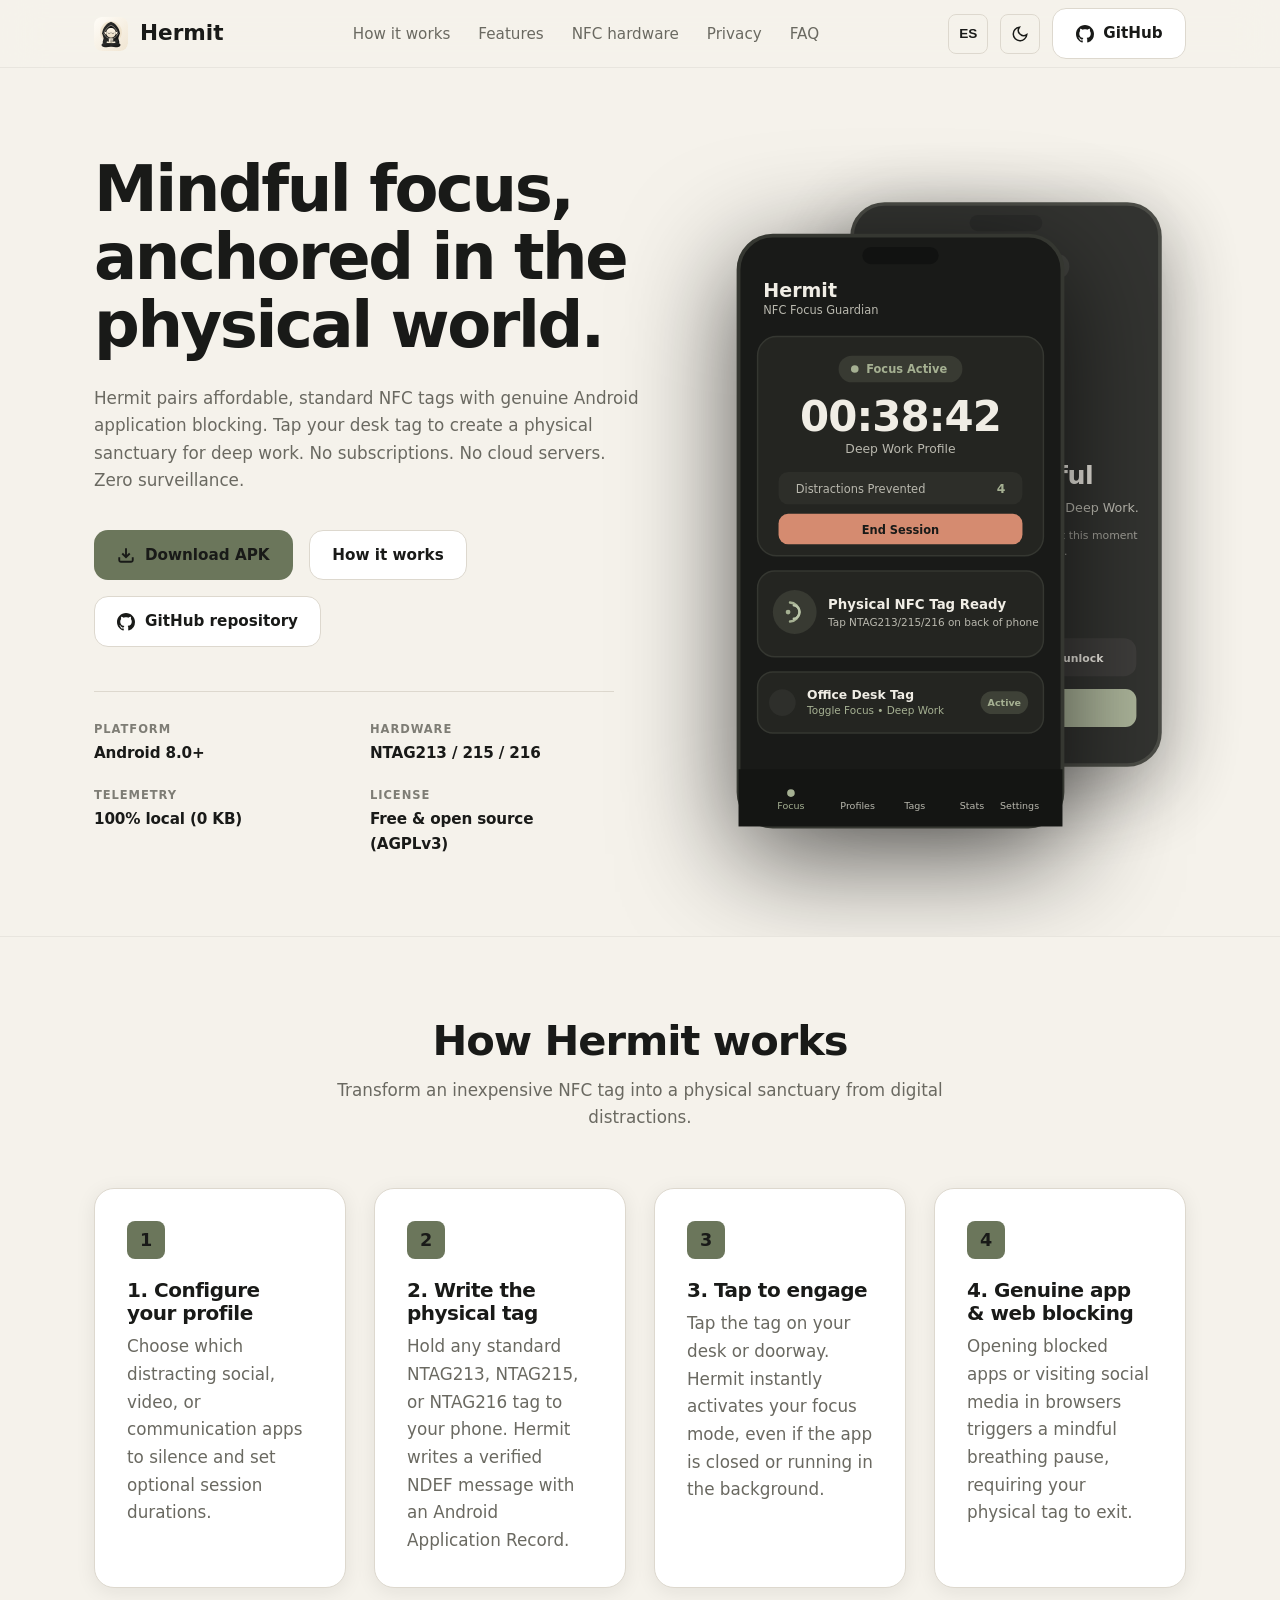
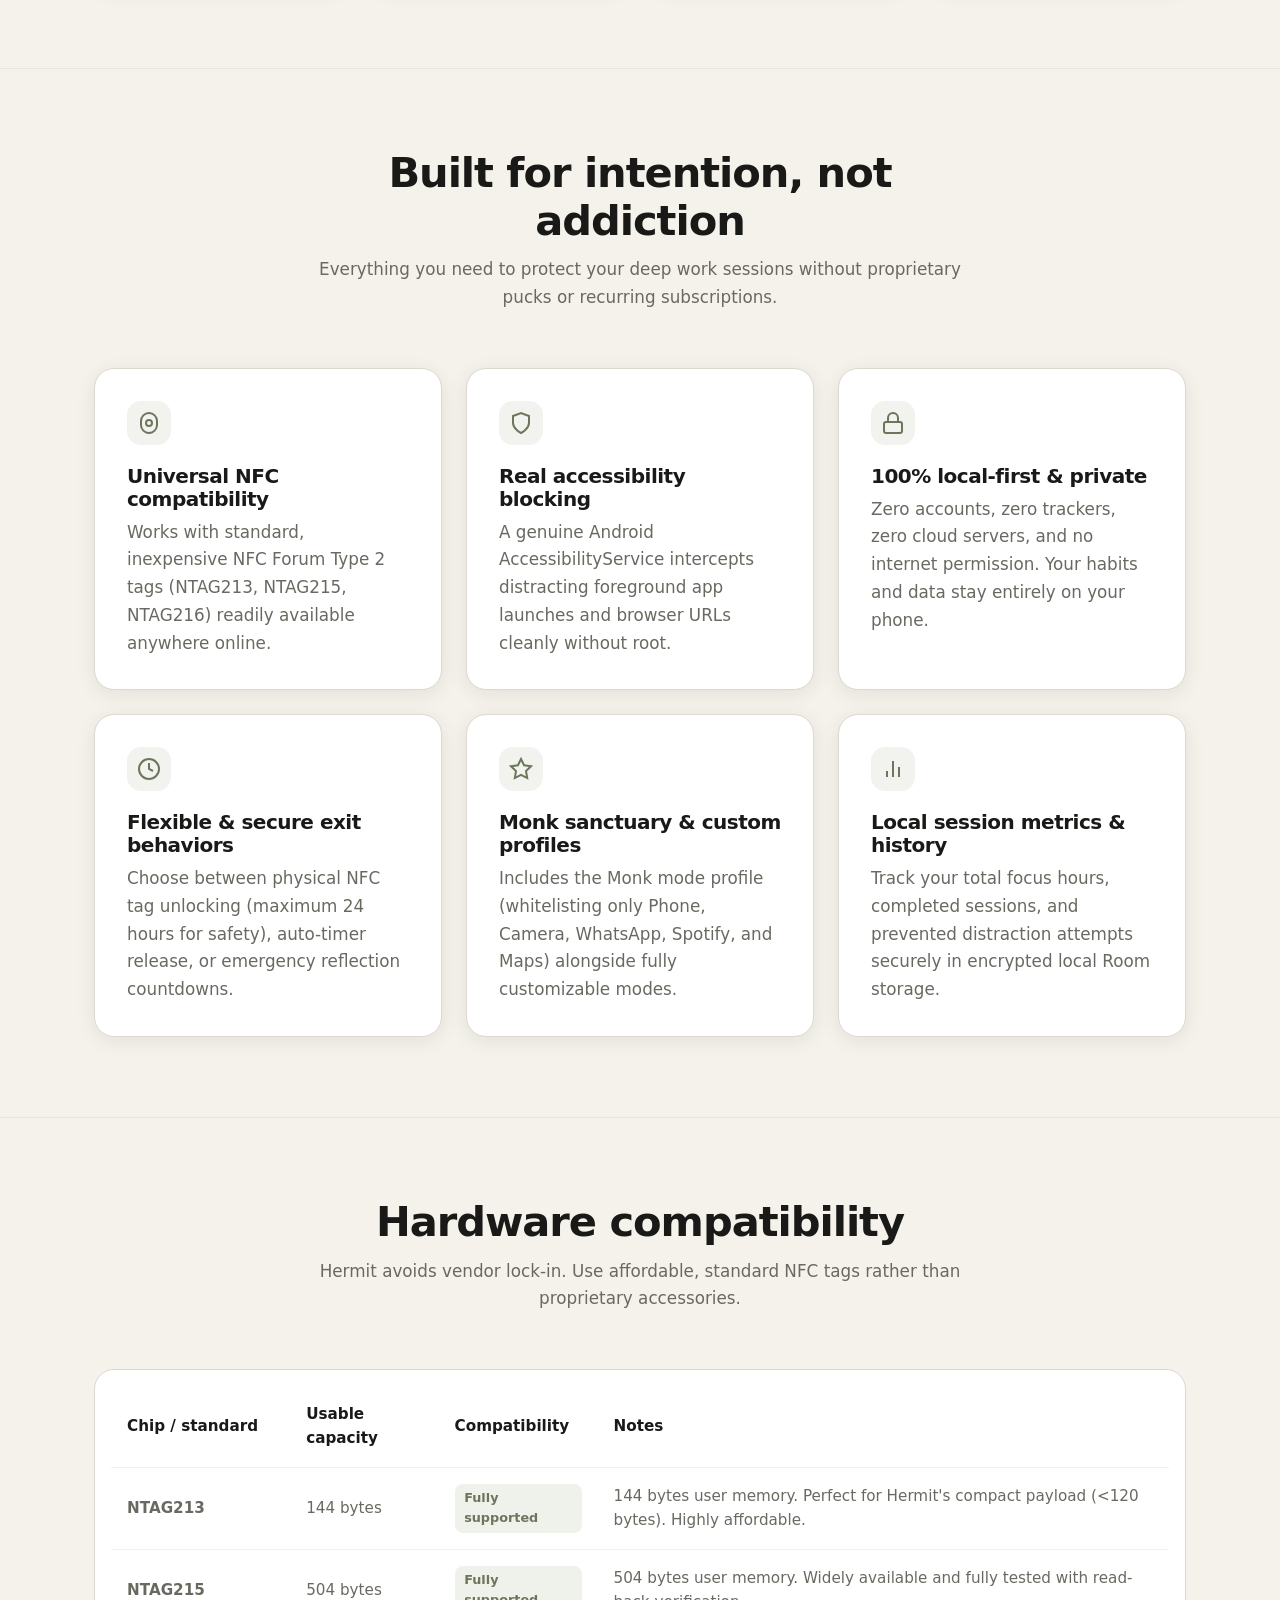
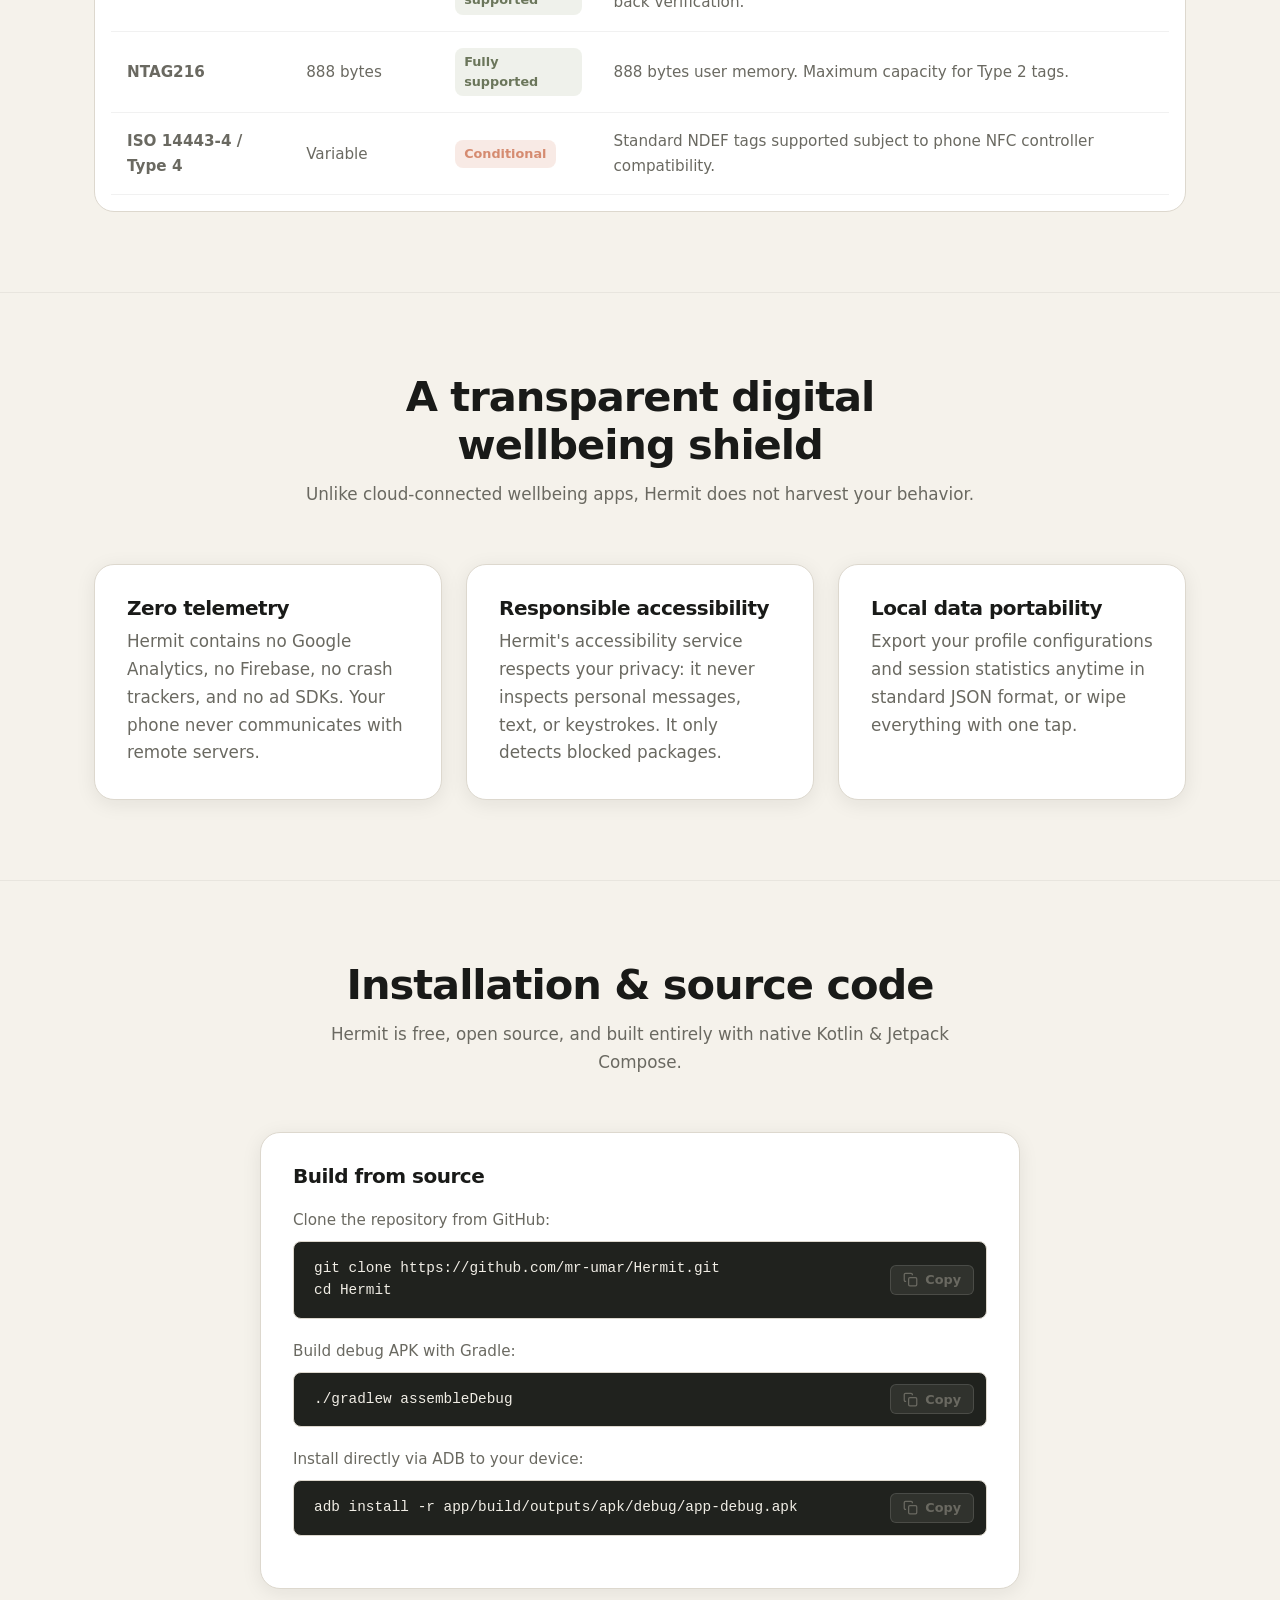
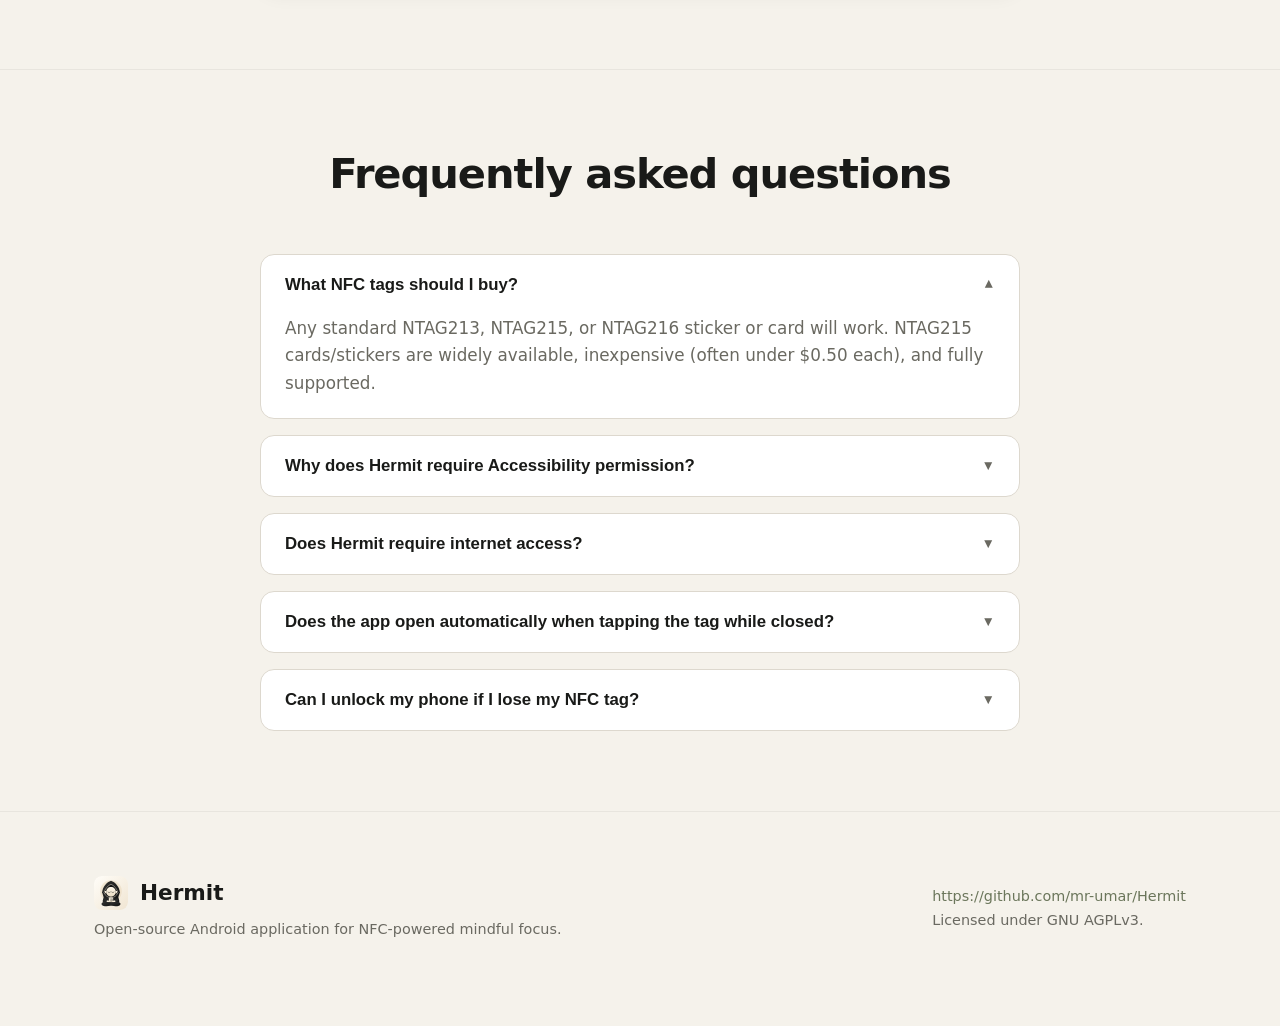
==== website/index.html @ 8bf6cd12 "feat: complete release signing, in-app updater, and product website" ====
<!DOCTYPE html>
<html lang="en">
<head>
  <meta charset="UTF-8">
  <meta name="viewport" content="width=device-width, initial-scale=1.0">
  <title>Hermit - NFC-powered mindful focus &amp; digital wellbeing</title>
  <meta name="description" content="Open-source Android application for NFC-powered focus sessions. Block distracting apps using genuine AccessibilityService, create custom profiles, and protect your attention.">
  <link rel="canonical" href="https://hermit.umarmohammad.xyz/">
  <link rel="alternate" hreflang="en" href="https://hermit.umarmohammad.xyz/">
  <link rel="alternate" hreflang="es" href="https://hermit.umarmohammad.xyz/?lang=es">
  <link rel="alternate" hreflang="x-default" href="https://hermit.umarmohammad.xyz/">

  <!-- Open Graph -->
  <meta property="og:type" content="website">
  <meta property="og:url" content="https://hermit.umarmohammad.xyz/">
  <meta property="og:title" content="Hermit - NFC-powered mindful focus &amp; digital wellbeing">
  <meta property="og:description" content="Take back your digital attention with affordable, standard NFC tags and genuine application blocking. Open source, 100% local, zero tracking.">
  <meta property="og:image" content="https://hermit.umarmohammad.xyz/assets/mockup-app.svg">

  <!-- Twitter -->
  <meta name="twitter:card" content="summary_large_image">
  <meta name="twitter:title" content="Hermit - NFC-powered mindful focus">
  <meta name="twitter:description" content="Take back your digital attention with affordable, standard NFC tags and genuine application blocking.">
  <meta name="twitter:image" content="https://hermit.umarmohammad.xyz/assets/mockup-app.svg">

  <meta name="theme-color" content="#191A18">
  <link rel="icon" type="image/svg+xml" href="assets/favicon.svg">
  <link rel="manifest" href="site.webmanifest">
  <link rel="stylesheet" href="css/styles.css">

  <!-- Structured Data (JSON-LD) for SEO / AEO -->
  <script type="application/ld+json">
  {
    "@context": "https://schema.org",
    "@type": "SoftwareApplication",
    "name": "Hermit",
    "applicationCategory": "ProductivityApplication",
    "operatingSystem": "Android 8.0+",
    "offers": {
      "@type": "Offer",
      "price": "0",
      "priceCurrency": "USD"
    },
    "description": "Open-source Android application for NFC-powered mindful focus sessions and genuine application blocking.",
    "softwareVersion": "1.0.0",
    "license": "https://www.gnu.org/licenses/agpl-3.0.html",
    "url": "https://hermit.umarmohammad.xyz/",
    "author": {
      "@type": "Person",
      "name": "Umar Mohammad"
    }
  }
  </script>
</head>
<body>

  <!-- Accessible Skip Link -->
  <a href="#main-content" class="skip-link">Skip to main content</a>

  <!-- Navigation Header -->
  <header class="site-header">
    <div class="container nav-container">
      <a href="#" class="logo-link" aria-label="Hermit homepage">
        <img src="assets/favicon.svg" alt="Hermit emblem" class="logo-icon" width="32" height="32">
        <span>Hermit</span>
      </a>

      <nav aria-label="Main navigation">
        <ul class="nav-links">
          <li><a href="#how-it-works" data-i18n="nav.how">How it works</a></li>
          <li><a href="#features" data-i18n="nav.features">Features</a></li>
          <li><a href="#hardware" data-i18n="nav.hardware">NFC hardware</a></li>
          <li><a href="#privacy" data-i18n="nav.privacy">Privacy</a></li>
          <li><a href="#faq" data-i18n="nav.faq">FAQ</a></li>
        </ul>
      </nav>

      <div class="nav-controls">
        <button id="lang-toggle" class="btn-icon-toggle" aria-label="Switch language">ES</button>
        <button id="theme-toggle" class="btn-icon-toggle" aria-label="Toggle theme">
          <svg width="18" height="18" viewBox="0 0 24 24" fill="none" stroke="currentColor" stroke-width="2"><circle cx="12" cy="12" r="5"/><path d="M12 1v2M12 21v2M4.22 4.22l1.42 1.42M18.36 18.36l1.42 1.42M1 12h2M21 12h2M4.22 19.78l1.42-1.42M18.36 5.64l1.42-1.42"/></svg>
        </button>
        <a href="https://github.com/mr-umar/Hermit" class="btn btn-secondary btn-header-github" target="_blank" rel="noopener">
          <svg width="18" height="18" viewBox="0 0 24 24" fill="currentColor"><path d="M12 0C5.37 0 0 5.37 0 12c0 5.31 3.435 9.795 8.205 11.385.6.105.825-.255.825-.57 0-.285-.015-1.23-.015-2.235-3.015.555-3.795-.735-4.035-1.41-.135-.345-.72-1.41-1.23-1.695-.42-.225-1.02-.78-.015-.795.945-.015 1.62.87 1.845 1.23 1.08 1.815 2.805 1.305 3.495.99.105-.78.42-1.305.765-1.605-2.67-.3-5.46-1.335-5.46-5.925 0-1.305.465-2.385 1.23-3.225-.12-.3-.54-1.53.12-3.18 0 0 1.005-.315 3.3 1.23.96-.27 1.98-.405 3-.405s2.04.135 3 .405c2.295-1.56 3.3-1.23 3.3-1.23.66 1.65.24 2.88.12 3.18.765.84 1.23 1.905 1.23 3.225 0 4.605-2.805 5.625-5.475 5.925.435.375.81 1.095.81 2.22 0 1.605-.015 2.895-.015 3.3 0 .315.225.69.825.57A12.02 12.02 0 0024 12c0-6.63-5.37-12-12-12z"/></svg>
          <span>GitHub</span>
        </a>
        <button id="menu-toggle" class="btn-icon-toggle btn-mobile-menu" aria-label="Abrir menú" aria-expanded="false">
          <svg class="icon-menu" width="20" height="20" viewBox="0 0 24 24" fill="none" stroke="currentColor" stroke-width="2"><line x1="3" y1="12" x2="21" y2="12"/><line x1="3" y1="6" x2="21" y2="6"/><line x1="3" y1="18" x2="21" y2="18"/></svg>
          <svg class="icon-close" width="20" height="20" viewBox="0 0 24 24" fill="none" stroke="currentColor" stroke-width="2"><line x1="18" y1="6" x2="6" y2="18"/><line x1="6" y1="6" x2="18" y2="18"/></svg>
        </button>
      </div>
    </div>
  </header>

  <main id="main-content">
    <!-- Hero Section (Editorial Architectural Composition) -->
    <section class="hero-section">
      <div class="container hero-container">
        <div class="hero-content">
          <h1 class="hero-title" data-i18n="hero.title">Mindful focus, anchored in the physical world.</h1>
          <p class="hero-lede" data-i18n="hero.subtitle">
            Hermit pairs affordable, standard NFC tags with genuine Android application blocking. Tap your desk tag to create a physical sanctuary for deep work. No subscriptions. No cloud servers. Zero surveillance.
          </p>

          <div class="hero-action-group">
            <div class="hero-buttons">
              <a href="https://github.com/mr-umar/Hermit/releases" class="btn btn-primary">
                <svg width="18" height="18" viewBox="0 0 24 24" fill="none" stroke="currentColor" stroke-width="2.5"><path d="M21 15v4a2 2 0 0 1-2 2H5a2 2 0 0 1-2-2v-4"/><polyline points="7 10 12 15 17 10"/><line x1="12" y1="15" x2="12" y2="3"/></svg>
                <span data-i18n="hero.download">Download APK</span>
              </a>
              <a href="#how-it-works" class="btn btn-secondary">
                <span data-i18n="nav.how">How it works</span>
              </a>
              <a href="https://github.com/mr-umar/Hermit" class="btn btn-secondary btn-hero-github" target="_blank" rel="noopener">
                <svg width="18" height="18" viewBox="0 0 24 24" fill="currentColor"><path d="M12 0C5.37 0 0 5.37 0 12c0 5.31 3.435 9.795 8.205 11.385.6.105.825-.255.825-.57 0-.285-.015-1.23-.015-2.235-3.015.555-3.795-.735-4.035-1.41-.135-.345-.72-1.41-1.23-1.695-.42-.225-1.02-.78-.015-.795.945-.015 1.62.87 1.845 1.23 1.08 1.815 2.805 1.305 3.495.99.105-.78.42-1.305.765-1.605-2.67-.3-5.46-1.335-5.46-5.925 0-1.305.465-2.385 1.23-3.225-.12-.3-.54-1.53.12-3.18 0 0 1.005-.315 3.3 1.23.96-.27 1.98-.405 3-.405s2.04.135 3 .405c2.295-1.56 3.3-1.23 3.3-1.23.66 1.65.24 2.88.12 3.18.765.84 1.23 1.905 1.23 3.225 0 4.605-2.805 5.625-5.475 5.925.435.375.81 1.095.81 2.22 0 1.605-.015 2.895-.015 3.3 0 .315.225.69.825.57A12.02 12.02 0 0024 12c0-6.63-5.37-12-12-12z"/></svg>
                <span data-i18n="hero.source">GitHub repository</span>
              </a>
            </div>

            <dl class="hero-spec-list">
              <div class="hero-spec-item">
                <dt data-i18n="hero.spec.runtime">Platform</dt>
                <dd data-i18n="hero.spec.runtime.val">Android 8.0+</dd>
              </div>
              <div class="hero-spec-item">
                <dt data-i18n="hero.spec.hardware">Hardware</dt>
                <dd data-i18n="hero.spec.hardware.val">NTAG213 / 215 / 216</dd>
              </div>
              <div class="hero-spec-item">
                <dt data-i18n="hero.spec.privacy">Telemetry</dt>
                <dd data-i18n="hero.spec.privacy.val">100% local (0 KB)</dd>
              </div>
              <div class="hero-spec-item">
                <dt data-i18n="hero.spec.license">License</dt>
                <dd data-i18n="hero.spec.license.val">Free &amp; open source (AGPLv3)</dd>
              </div>
            </dl>
          </div>
        </div>

        <!-- Right: Curated Stage Presentation -->
        <div class="hero-stage">
          <div class="hero-composition">
            <div class="device-primary">
              <img src="assets/mockup-app.svg" alt="Hermit active focus interface" class="device-art" width="340" height="600" loading="eager">
            </div>
            <div class="device-secondary">
              <img src="assets/mockup-block.svg" alt="Hermit mindful distraction barrier" class="device-art" width="340" height="600" loading="eager">
            </div>
          </div>
        </div>
      </div>
    </section>

    <!-- How It Works Section -->
    <section id="how-it-works" class="section">
      <div class="container">
        <div class="section-header">
          <h2 data-i18n="how.title">How Hermit works</h2>
          <p data-i18n="how.subtitle">Transform an inexpensive NFC tag into a physical sanctuary from digital distractions.</p>
        </div>

        <div class="steps-grid">
          <div class="step-card">
            <div class="step-number">1</div>
            <h3 data-i18n="how.step1.title">1. Configure your profile</h3>
            <p data-i18n="how.step1.desc">Choose which distracting social, video, or communication apps to silence and set optional session durations.</p>
          </div>
          <div class="step-card">
            <div class="step-number">2</div>
            <h3 data-i18n="how.step2.title">2. Write the physical tag</h3>
            <p data-i18n="how.step2.desc">Hold any standard NTAG213, NTAG215, or NTAG216 tag to your phone. Hermit writes a verified NDEF message with an Android Application Record.</p>
          </div>
          <div class="step-card">
            <div class="step-number">3</div>
            <h3 data-i18n="how.step3.title">3. Tap to engage</h3>
            <p data-i18n="how.step3.desc">Tap the tag on your desk or doorway. Hermit instantly activates your focus mode, even if the app is closed or running in the background.</p>
          </div>
          <div class="step-card">
            <div class="step-number">4</div>
            <h3 data-i18n="how.step4.title">4. Genuine app &amp; web blocking</h3>
            <p data-i18n="how.step4.desc">Opening blocked apps or visiting social media in browsers triggers a mindful breathing pause, requiring your physical tag to exit.</p>
          </div>
        </div>
      </div>
    </section>

    <!-- Features Section -->
    <section id="features" class="section">
      <div class="container">
        <div class="section-header">
          <h2 data-i18n="features.title">Built for intention, not addiction</h2>
          <p data-i18n="features.subtitle">Everything you need to protect your deep work sessions without proprietary pucks or recurring subscriptions.</p>
        </div>

        <div class="features-grid">
          <div class="feature-card">
            <div class="feature-icon">
              <svg width="24" height="24" viewBox="0 0 24 24" fill="none" stroke="currentColor" stroke-width="2"><path d="M4 10a8 8 0 0 1 16 0v4a8 8 0 0 1-16 0z"/><circle cx="12" cy="12" r="3"/></svg>
            </div>
            <h3 data-i18n="features.f1.title">Universal NFC compatibility</h3>
            <p data-i18n="features.f1.desc">Works with standard, inexpensive NFC Forum Type 2 tags (NTAG213, NTAG215, NTAG216) readily available anywhere online.</p>
          </div>

          <div class="feature-card">
            <div class="feature-icon">
              <svg width="24" height="24" viewBox="0 0 24 24" fill="none" stroke="currentColor" stroke-width="2"><path d="M12 22s8-4 8-10V5l-8-3-8 3v7c0 6 8 10 8 10z"/></svg>
            </div>
            <h3 data-i18n="features.f2.title">Real accessibility blocking</h3>
            <p data-i18n="features.f2.desc">A genuine Android AccessibilityService intercepts distracting foreground app launches and browser URLs cleanly without root.</p>
          </div>

          <div class="feature-card">
            <div class="feature-icon">
              <svg width="24" height="24" viewBox="0 0 24 24" fill="none" stroke="currentColor" stroke-width="2"><rect x="3" y="11" width="18" height="11" rx="2" ry="2"/><path d="M7 11V7a5 5 0 0 1 10 0v4"/></svg>
            </div>
            <h3 data-i18n="features.f3.title">100% local-first &amp; private</h3>
            <p data-i18n="features.f3.desc">Zero accounts, zero trackers, zero cloud servers, and no internet permission. Your habits and data stay entirely on your phone.</p>
          </div>

          <div class="feature-card">
            <div class="feature-icon">
              <svg width="24" height="24" viewBox="0 0 24 24" fill="none" stroke="currentColor" stroke-width="2"><circle cx="12" cy="12" r="10"/><polyline points="12 6 12 12 16 14"/></svg>
            </div>
            <h3 data-i18n="features.f4.title">Flexible &amp; secure exit behaviors</h3>
            <p data-i18n="features.f4.desc">Choose between physical NFC tag unlocking (maximum 24 hours for safety), auto-timer release, or emergency reflection countdowns.</p>
          </div>

          <div class="feature-card">
            <div class="feature-icon">
              <svg width="24" height="24" viewBox="0 0 24 24" fill="none" stroke="currentColor" stroke-width="2"><polygon points="12 2 15.09 8.26 22 9.27 17 14.14 18.18 21.02 12 17.77 5.82 21.02 7 14.14 2 9.27 8.91 8.26 12 2"/></svg>
            </div>
            <h3 data-i18n="features.f5.title">Monk sanctuary &amp; custom profiles</h3>
            <p data-i18n="features.f5.desc">Includes the Monk mode profile (whitelisting only Phone, Camera, WhatsApp, Spotify, and Maps) alongside fully customizable modes.</p>
          </div>

          <div class="feature-card">
            <div class="feature-icon">
              <svg width="24" height="24" viewBox="0 0 24 24" fill="none" stroke="currentColor" stroke-width="2"><line x1="18" y1="20" x2="18" y2="10"/><line x1="12" y1="20" x2="12" y2="4"/><line x1="6" y1="20" x2="6" y2="14"/></svg>
            </div>
            <h3 data-i18n="features.f6.title">Local session metrics &amp; history</h3>
            <p data-i18n="features.f6.desc">Track your total focus hours, completed sessions, and prevented distraction attempts securely in encrypted local Room storage.</p>
          </div>
        </div>
      </div>
    </section>

    <!-- Hardware Compatibility Section -->
    <section id="hardware" class="section">
      <div class="container">
        <div class="section-header">
          <h2 data-i18n="hw.title">Hardware compatibility</h2>
          <p data-i18n="hw.subtitle">Hermit avoids vendor lock-in. Use affordable, standard NFC tags rather than proprietary accessories.</p>
        </div>

        <div class="table-wrapper">
          <table>
            <thead>
              <tr>
                <th data-i18n="hw.col.chip">Chip / standard</th>
                <th data-i18n="hw.col.capacity">Usable capacity</th>
                <th data-i18n="hw.col.status">Compatibility</th>
                <th data-i18n="hw.col.notes">Notes</th>
              </tr>
            </thead>
            <tbody>
              <tr>
                <td><strong>NTAG213</strong></td>
                <td>144 bytes</td>
                <td><span class="badge-tag badge-success">Fully supported</span></td>
                <td data-i18n="hw.row1.notes">144 bytes user memory. Perfect for Hermit's compact payload (&lt;120 bytes). Highly affordable.</td>
              </tr>
              <tr>
                <td><strong>NTAG215</strong></td>
                <td>504 bytes</td>
                <td><span class="badge-tag badge-success">Fully supported</span></td>
                <td data-i18n="hw.row2.notes">504 bytes user memory. Widely available and fully tested with read-back verification.</td>
              </tr>
              <tr>
                <td><strong>NTAG216</strong></td>
                <td>888 bytes</td>
                <td><span class="badge-tag badge-success">Fully supported</span></td>
                <td data-i18n="hw.row3.notes">888 bytes user memory. Maximum capacity for Type 2 tags.</td>
              </tr>
              <tr>
                <td><strong>ISO 14443-4 / Type 4</strong></td>
                <td>Variable</td>
                <td><span class="badge-tag badge-warning">Conditional</span></td>
                <td data-i18n="hw.row4.notes">Standard NDEF tags supported subject to phone NFC controller compatibility.</td>
              </tr>
            </tbody>
          </table>
        </div>
      </div>
    </section>

    <!-- Privacy & Architecture Section -->
    <section id="privacy" class="section">
      <div class="container">
        <div class="section-header">
          <h2 data-i18n="privacy.title">A transparent digital wellbeing shield</h2>
          <p data-i18n="privacy.subtitle">Unlike cloud-connected wellbeing apps, Hermit does not harvest your behavior.</p>
        </div>

        <div class="features-grid">
          <div class="feature-card">
            <h3 data-i18n="privacy.card1.title">Zero telemetry</h3>
            <p data-i18n="privacy.card1.desc">Hermit contains no Google Analytics, no Firebase, no crash trackers, and no ad SDKs. Your phone never communicates with remote servers.</p>
          </div>
          <div class="feature-card">
            <h3 data-i18n="privacy.card2.title">Responsible accessibility</h3>
            <p data-i18n="privacy.card2.desc">Hermit's accessibility service respects your privacy: it never inspects personal messages, text, or keystrokes. It only detects blocked packages.</p>
          </div>
          <div class="feature-card">
            <h3 data-i18n="privacy.card3.title">Local data portability</h3>
            <p data-i18n="privacy.card3.desc">Export your profile configurations and session statistics anytime in standard JSON format, or wipe everything with one tap.</p>
          </div>
        </div>
      </div>
    </section>

    <!-- Installation & Source Section -->
    <section id="installation" class="section">
      <div class="container">
        <div class="section-header">
          <h2 data-i18n="install.title">Installation &amp; source code</h2>
          <p data-i18n="install.subtitle">Hermit is free, open source, and built entirely with native Kotlin &amp; Jetpack Compose.</p>
        </div>

        <div class="step-card install-card">
          <h3 data-i18n="install.build.title">Build from source</h3>

          <p class="code-label" data-i18n="install.build.step1">Clone the repository from GitHub:</p>
          <div class="code-block-container">
            <pre><code>git clone https://github.com/mr-umar/Hermit.git
cd Hermit</code></pre>
            <button class="btn-copy" data-copy="git clone https://github.com/mr-umar/Hermit.git&#10;cd Hermit" aria-label="Copy clone commands">
              <svg class="copy-icon" width="15" height="15" viewBox="0 0 24 24" fill="none" stroke="currentColor" stroke-width="2"><rect x="9" y="9" width="13" height="13" rx="2" ry="2"/><path d="M5 15H4a2 2 0 0 1-2-2V4a2 2 0 0 1 2-2h9a2 2 0 0 1 2 2v1"/></svg>
              <svg class="check-icon" width="15" height="15" viewBox="0 0 24 24" fill="none" stroke="currentColor" stroke-width="2.5"><polyline points="20 6 9 17 4 12"/></svg>
              <span class="copy-text">Copy</span>
            </button>
          </div>

          <p class="code-label" data-i18n="install.build.step2">Build debug APK with Gradle:</p>
          <div class="code-block-container">
            <pre><code>./gradlew assembleDebug</code></pre>
            <button class="btn-copy" data-copy="./gradlew assembleDebug" aria-label="Copy build command">
              <svg class="copy-icon" width="15" height="15" viewBox="0 0 24 24" fill="none" stroke="currentColor" stroke-width="2"><rect x="9" y="9" width="13" height="13" rx="2" ry="2"/><path d="M5 15H4a2 2 0 0 1-2-2V4a2 2 0 0 1 2-2h9a2 2 0 0 1 2 2v1"/></svg>
              <svg class="check-icon" width="15" height="15" viewBox="0 0 24 24" fill="none" stroke="currentColor" stroke-width="2.5"><polyline points="20 6 9 17 4 12"/></svg>
              <span class="copy-text">Copy</span>
            </button>
          </div>

          <p class="code-label" data-i18n="install.build.step3">Install directly via ADB to your device:</p>
          <div class="code-block-container">
            <pre><code>adb install -r app/build/outputs/apk/debug/app-debug.apk</code></pre>
            <button class="btn-copy" data-copy="adb install -r app/build/outputs/apk/debug/app-debug.apk" aria-label="Copy install command">
              <svg class="copy-icon" width="15" height="15" viewBox="0 0 24 24" fill="none" stroke="currentColor" stroke-width="2"><rect x="9" y="9" width="13" height="13" rx="2" ry="2"/><path d="M5 15H4a2 2 0 0 1-2-2V4a2 2 0 0 1 2-2h9a2 2 0 0 1 2 2v1"/></svg>
              <svg class="check-icon" width="15" height="15" viewBox="0 0 24 24" fill="none" stroke="currentColor" stroke-width="2.5"><polyline points="20 6 9 17 4 12"/></svg>
              <span class="copy-text">Copy</span>
            </button>
          </div>
        </div>
      </div>
    </section>

    <!-- FAQ Section -->
    <section id="faq" class="section">
      <div class="container">
        <div class="section-header">
          <h2 data-i18n="faq.title">Frequently asked questions</h2>
        </div>

        <div class="faq-list">
          <div class="faq-item active">
            <button class="faq-question" aria-expanded="true" aria-controls="faq-ans-1">
              <span data-i18n="faq.q1">What NFC tags should I buy?</span>
              <span class="faq-chevron" aria-hidden="true">▼</span>
            </button>
            <div class="faq-answer" id="faq-ans-1">
              <div class="faq-answer-inner">
                <p data-i18n="faq.a1">Any standard NTAG213, NTAG215, or NTAG216 sticker or card will work. NTAG215 cards/stickers are widely available, inexpensive (often under $0.50 each), and fully supported.</p>
              </div>
            </div>
          </div>

          <div class="faq-item">
            <button class="faq-question" aria-expanded="false" aria-controls="faq-ans-2">
              <span data-i18n="faq.q2">Why does Hermit require Accessibility permission?</span>
              <span class="faq-chevron" aria-hidden="true">▼</span>
            </button>
            <div class="faq-answer" id="faq-ans-2">
              <div class="faq-answer-inner">
                <p data-i18n="faq.a2">Android requires an AccessibilityService to reliably detect when a foreground application opens or when social media is visited in browsers. Hermit only observes package names to show the focus screen. It never inspects screen text, keystrokes, or personal data.</p>
              </div>
            </div>
          </div>

          <div class="faq-item">
            <button class="faq-question" aria-expanded="false" aria-controls="faq-ans-3">
              <span data-i18n="faq.q3">Does Hermit require internet access?</span>
              <span class="faq-chevron" aria-hidden="true">▼</span>
            </button>
            <div class="faq-answer" id="faq-ans-3">
              <div class="faq-answer-inner">
                <p data-i18n="faq.a3">No. Hermit does not even declare the INTERNET permission in its AndroidManifest. It is physically impossible for the app to send data to any remote server.</p>
              </div>
            </div>
          </div>

          <div class="faq-item">
            <button class="faq-question" aria-expanded="false" aria-controls="faq-ans-4">
              <span data-i18n="faq.q4">Does the app open automatically when tapping the tag while closed?</span>
              <span class="faq-chevron" aria-hidden="true">▼</span>
            </button>
            <div class="faq-answer" id="faq-ans-4">
              <div class="faq-answer-inner">
                <p data-i18n="faq.a4">Yes. Every tag written with Hermit includes an Android Application Record (AAR) and a high-priority NDEF filter. Tapping the tag brings Hermit to the foreground automatically, even if the app was completely closed.</p>
              </div>
            </div>
          </div>

          <div class="faq-item">
            <button class="faq-question" aria-expanded="false" aria-controls="faq-ans-5">
              <span data-i18n="faq.q5">Can I unlock my phone if I lose my NFC tag?</span>
              <span class="faq-chevron" aria-hidden="true">▼</span>
            </button>
            <div class="faq-answer" id="faq-ans-5">
              <div class="faq-answer-inner">
                <p data-i18n="faq.a5">Yes. Focus sessions have a safety limit of 24 hours, and profiles can be configured with an Emergency Exit option featuring a 60-second reflection countdown to prevent impulsive unlocking.</p>
              </div>
            </div>
          </div>
        </div>
      </div>
    </section>
  </main>

  <!-- Footer -->
  <footer class="site-footer">
    <div class="container">
      <div class="footer-content">
        <div>
          <a href="#" class="logo-link" style="margin-bottom: 0.5rem;" aria-label="Hermit homepage">
            <img src="assets/favicon.svg" alt="Hermit logo" class="logo-icon" width="28" height="28">
            <span>Hermit</span>
          </a>
          <p class="footer-copy" data-i18n="footer.desc">Open-source Android application for NFC-powered mindful focus.</p>
        </div>
        <div>
          <p class="footer-copy"><a href="https://github.com/mr-umar/Hermit" target="_blank" rel="noopener">https://github.com/mr-umar/Hermit</a></p>
          <p class="footer-copy" data-i18n="footer.license">Licensed under GNU AGPLv3.</p>
        </div>
      </div>
    </div>
  </footer>

  <script src="js/app.js"></script>
</body>
</html>
---- website/css/styles.css ----
/* Hermit Product Website - Monastic Calm Minimalist Aesthetic */

:root {
  --color-primary: #A5B092;         /* Acento: acciones y estado activo */
  --color-primary-hover: #8F9B7C;
  --color-primary-light: #BAC5A9;
  --color-accent: #D58B70;          /* Aviso: alertas */
  --color-bg: #191A18;              /* Fondo: fondo general */
  --color-bg-card: #242521;         /* Superficie: paneles */
  --color-bg-subtle: #2D2E29;
  --color-text-primary: #F0EDE5;    /* Texto: texto principal */
  --color-text-secondary: #B9B8AE;  /* Secundario: texto auxiliar */
  --color-border: #353731;
  --color-border-subtle: rgba(240, 237, 229, 0.08);
  --header-glass: rgba(25, 26, 24, 0.85);
  --font-family: system-ui, -apple-system, BlinkMacSystemFont, "Segoe UI", Roboto, "Helvetica Neue", sans-serif;
  --radius-sm: 8px;
  --radius-md: 14px;
  --radius-lg: 20px;
  --radius-full: 9999px;
  --shadow-card: 0 4px 24px rgba(0, 0, 0, 0.35);
  --transition-fluid: 200ms cubic-bezier(0.16, 1, 0.3, 1);
}

[data-theme="light"] {
  --color-primary: #6B765B;
  --color-primary-hover: #586248;
  --color-primary-light: #A5B092;
  --color-accent: #D58B70;
  --color-bg: #F5F2EB;
  --color-bg-card: #FFFFFF;
  --color-bg-subtle: #EAE6DD;
  --color-text-primary: #191A18;
  --color-text-secondary: #6A6961;
  --color-border: #DDD8CE;
  --color-border-subtle: rgba(25, 26, 24, 0.06);
  --header-glass: rgba(245, 242, 235, 0.85);
  --shadow-card: 0 4px 20px rgba(25, 26, 24, 0.08);
}

*, *::before, *::after {
  box-sizing: border-box;
  margin: 0;
  padding: 0;
}

html {
  font-family: var(--font-family);
  font-size: 16px;
  scroll-behavior: smooth;
  scroll-padding-top: 5.5rem;
  color-scheme: dark;
}

[data-theme="light"] html {
  color-scheme: light;
}

::selection {
  background-color: var(--color-primary);
  color: #191A18;
}

:focus-visible {
  outline: 2px solid var(--color-primary);
  outline-offset: 3px;
}

::-webkit-scrollbar {
  width: 9px;
  height: 9px;
}

::-webkit-scrollbar-track {
  background: var(--color-bg);
}

::-webkit-scrollbar-thumb {
  background: var(--color-border);
  border-radius: 4px;
}

::-webkit-scrollbar-thumb:hover {
  background: var(--color-primary);
}

body {
  background-color: var(--color-bg);
  color: var(--color-text-primary);
  line-height: 1.6;
  overflow-x: clip;
  -webkit-font-smoothing: antialiased;
}

/* Typography Hierarchy */
h1, h2, h3, h4 {
  color: var(--color-text-primary);
  line-height: 1.15;
  letter-spacing: -0.025em;
  font-weight: 700;
}

h1 {
  font-size: clamp(2.4rem, 5vw, 3.8rem);
  letter-spacing: -0.03em;
}

h2 {
  font-size: clamp(1.8rem, 3.5vw, 2.6rem);
  margin-bottom: 0.75rem;
}

h3 {
  font-size: 1.25rem;
  margin-bottom: 0.5rem;
}

p {
  color: var(--color-text-secondary);
  font-size: 1.05rem;
  line-height: 1.65;
}

a {
  color: var(--color-primary);
  text-decoration: none;
  transition: color var(--transition-fluid);
}

a:hover {
  color: var(--color-primary-light);
}

/* Layout Container */
.container {
  width: 100%;
  max-width: 1140px;
  margin: 0 auto;
  padding: 0 1.5rem;
}

/* Accessible Skip Link */
.skip-link {
  position: absolute;
  top: -100px;
  left: 1.5rem;
  background-color: var(--color-primary);
  color: #191A18;
  padding: 0.6rem 1.2rem;
  border-radius: var(--radius-sm);
  font-weight: 700;
  font-size: 0.95rem;
  z-index: 2000;
  text-decoration: none;
  opacity: 0;
  pointer-events: none;
  transition: top 150ms ease, opacity 150ms ease;
  box-shadow: 0 8px 24px rgba(0, 0, 0, 0.4);
}

.skip-link:focus,
.skip-link:focus-visible {
  top: 1rem;
  opacity: 1;
  pointer-events: auto;
  outline: 3px solid #F0EDE5;
  outline-offset: 2px;
}

/* Header & Translucent Navigation */
.site-header {
  position: sticky;
  top: 0;
  z-index: 1000;
  background-color: var(--header-glass);
  backdrop-filter: blur(20px) saturate(180%);
  -webkit-backdrop-filter: blur(20px) saturate(180%);
  border-bottom: 1px solid var(--color-border-subtle);
  transition: background-color var(--transition-fluid);
}

.nav-container {
  display: flex;
  align-items: center;
  justify-content: space-between;
  height: 4.2rem;
}

.logo-link {
  display: flex;
  align-items: center;
  gap: 0.75rem;
  color: var(--color-text-primary);
  font-weight: 700;
  font-size: 1.35rem;
}

.logo-icon {
  width: 34px;
  height: 34px;
  border-radius: 8px;
}

.nav-links {
  display: flex;
  align-items: center;
  gap: 1.75rem;
  list-style: none;
}

.nav-links a {
  color: var(--color-text-secondary);
  font-size: 0.95rem;
  font-weight: 500;
}

.nav-links a:hover {
  color: var(--color-text-primary);
}

.nav-controls {
  display: flex;
  align-items: center;
  gap: 0.75rem;
}

/* Tactile Buttons */
.btn {
  display: inline-flex;
  align-items: center;
  justify-content: center;
  gap: 0.6rem;
  padding: 0.75rem 1.4rem;
  border-radius: var(--radius-md);
  font-weight: 600;
  font-size: 0.95rem;
  cursor: pointer;
  border: 1px solid transparent;
  transition: transform 100ms ease-out, background-color var(--transition-fluid), border-color var(--transition-fluid);
  min-height: 44px;
}

.btn:active {
  transform: scale(0.97);
}

.btn:focus-visible {
  outline: 2px solid var(--color-primary);
  outline-offset: 2px;
}

.btn-primary {
  background-color: var(--color-primary);
  color: #191A18;
  font-weight: 700;
}

.btn-primary:hover {
  background-color: var(--color-primary-hover);
  color: #191A18;
}

.btn-secondary {
  background-color: var(--color-bg-card);
  border-color: var(--color-border);
  color: var(--color-text-primary);
}

.btn-secondary:hover {
  background-color: var(--color-bg-subtle);
}

.btn-icon-toggle {
  background: transparent;
  border: 1px solid var(--color-border);
  color: var(--color-text-primary);
  width: 40px;
  height: 40px;
  border-radius: var(--radius-sm);
  display: flex;
  align-items: center;
  justify-content: center;
  cursor: pointer;
  font-size: 0.85rem;
  font-weight: 600;
  padding: 0;
  transition: transform 100ms ease-out, background-color var(--transition-fluid), border-color var(--transition-fluid);
}

.btn-icon-toggle:hover {
  background: var(--color-bg-subtle);
}

.btn-icon-toggle:active {
  transform: scale(0.95);
}

/* Mobile Menu Toggle Button */
.btn-mobile-menu {
  display: none;
}

.btn-mobile-menu .icon-close {
  display: none;
}

.site-header.menu-open .btn-mobile-menu .icon-menu {
  display: none;
}

.site-header.menu-open .btn-mobile-menu .icon-close {
  display: block;
}

/* Hero Section - Editorial Architectural Layout */
.hero-section {
  padding: 5.5rem 0 5rem;
  position: relative;
  overflow: hidden;
}

.hero-container {
  display: grid;
  grid-template-columns: minmax(0, 1.15fr) minmax(0, 1fr);
  gap: 4.5rem;
  align-items: center;
}

.hero-content {
  display: flex;
  flex-direction: column;
  align-items: flex-start;
  text-align: left;
}

.hero-title {
  font-size: clamp(2.5rem, 5vw, 4.1rem);
  font-weight: 750;
  line-height: 1.06;
  letter-spacing: -0.038em;
  color: var(--color-text-primary);
  margin-bottom: 1.6rem;
  text-wrap: balance;
}

.hero-lede {
  font-size: clamp(1.05rem, 1.25vw, 1.22rem);
  line-height: 1.62;
  color: var(--color-text-secondary);
  max-width: 52ch;
  margin-bottom: 2.25rem;
}

.hero-action-group {
  width: 100%;
}

.hero-buttons {
  display: flex;
  align-items: center;
  gap: 1rem;
  flex-wrap: wrap;
  margin-bottom: 2.75rem;
}

/* Editorial Spec Manifest (Restrained typographic manifest, no pills, no cards) */
.hero-spec-list {
  display: grid;
  grid-template-columns: repeat(2, 1fr);
  gap: 1.25rem 2rem;
  padding-top: 1.75rem;
  border-top: 1px solid var(--color-border);
  max-width: 520px;
}

.hero-spec-item {
  display: flex;
  flex-direction: column;
  gap: 0.2rem;
}

.hero-spec-item dt {
  font-size: 0.72rem;
  font-weight: 600;
  text-transform: uppercase;
  letter-spacing: 0.08em;
  color: var(--color-text-secondary);
  opacity: 0.85;
}

.hero-spec-item dd {
  font-size: 0.95rem;
  font-weight: 600;
  color: var(--color-text-primary);
  letter-spacing: -0.01em;
}

/* Distinctive Stage Composition */
.hero-stage {
  position: relative;
  display: flex;
  justify-content: center;
  align-items: center;
  perspective: 1200px;
}

.hero-composition {
  position: relative;
  width: 100%;
  max-width: 440px;
  height: 560px;
}

.device-primary {
  position: absolute;
  left: 0;
  top: 0;
  z-index: 2;
  width: 78%;
  filter: drop-shadow(0 28px 56px rgba(0, 0, 0, 0.65));
  transition: transform var(--transition-fluid);
}

.device-secondary {
  position: absolute;
  right: 0;
  bottom: 12px;
  z-index: 1;
  width: 74%;
  filter: drop-shadow(0 20px 40px rgba(0, 0, 0, 0.45));
  opacity: 0.88;
  transition: transform var(--transition-fluid), opacity var(--transition-fluid);
}

.device-primary:hover {
  transform: translateY(-4px);
}

.device-secondary:hover {
  opacity: 1;
  transform: translateY(-4px);
}

.device-art {
  width: 100%;
  height: auto;
  display: block;
}

/* Sections */
.section {
  padding: 5rem 0;
  border-top: 1px solid var(--color-border-subtle);
}

.section-header {
  text-align: center;
  max-width: 680px;
  margin: 0 auto 3.5rem;
}

/* Step Flow */
.steps-grid {
  display: grid;
  grid-template-columns: repeat(auto-fit, minmax(240px, 1fr));
  gap: 1.75rem;
}

.step-card {
  background-color: var(--color-bg-card);
  border: 1px solid var(--color-border);
  border-radius: var(--radius-lg);
  padding: 2rem;
  position: relative;
  box-shadow: var(--shadow-card);
  transition: transform 240ms cubic-bezier(0.16, 1, 0.3, 1), border-color 240ms ease, box-shadow 240ms ease;
}

.step-card:hover {
  transform: translateY(-2px);
  border-color: rgba(165, 176, 146, 0.32);
  box-shadow: 0 12px 32px rgba(0, 0, 0, 0.45);
}

[data-theme="light"] .step-card:hover {
  box-shadow: 0 12px 32px rgba(25, 26, 24, 0.12);
}

.step-number {
  width: 38px;
  height: 38px;
  background-color: var(--color-primary);
  color: #191A18;
  border-radius: var(--radius-sm);
  display: flex;
  align-items: center;
  justify-content: center;
  font-weight: 700;
  font-size: 1.1rem;
  margin-bottom: 1.25rem;
}

/* Features Grid */
.features-grid {
  display: grid;
  grid-template-columns: repeat(auto-fit, minmax(320px, 1fr));
  gap: 1.5rem;
}

.feature-card {
  background-color: var(--color-bg-card);
  border: 1px solid var(--color-border);
  border-radius: var(--radius-lg);
  padding: 2rem;
  box-shadow: var(--shadow-card);
  transition: transform 240ms cubic-bezier(0.16, 1, 0.3, 1), border-color 240ms ease, box-shadow 240ms ease;
}

.feature-card:hover {
  transform: translateY(-2px);
  border-color: rgba(165, 176, 146, 0.32);
  box-shadow: 0 12px 32px rgba(0, 0, 0, 0.45);
}

[data-theme="light"] .feature-card:hover {
  box-shadow: 0 12px 32px rgba(25, 26, 24, 0.12);
}

.feature-icon {
  width: 44px;
  height: 44px;
  border-radius: var(--radius-md);
  background-color: rgba(165, 176, 146, 0.15);
  color: var(--color-primary);
  display: flex;
  align-items: center;
  justify-content: center;
  margin-bottom: 1.25rem;
}

/* Hardware Compatibility Table */
.table-wrapper {
  overflow-x: auto;
  background-color: var(--color-bg-card);
  border: 1px solid var(--color-border);
  border-radius: var(--radius-lg);
  padding: 1rem;
}

table {
  width: 100%;
  border-collapse: collapse;
  text-align: left;
}

th, td {
  padding: 1rem;
  border-bottom: 1px solid var(--color-border-subtle);
}

th {
  color: var(--color-text-primary);
  font-weight: 600;
  font-size: 0.95rem;
}

td {
  color: var(--color-text-secondary);
  font-size: 0.95rem;
}

.badge-tag {
  display: inline-block;
  padding: 0.25rem 0.6rem;
  border-radius: var(--radius-sm);
  font-size: 0.8rem;
  font-weight: 600;
}

.badge-success {
  background-color: rgba(165, 176, 146, 0.18);
  color: var(--color-primary);
}

.badge-warning {
  background-color: rgba(213, 139, 112, 0.18);
  color: var(--color-accent);
}

/* Code Blocks & Copy Interaction */
.install-card {
  max-width: 760px;
  margin: 0 auto;
}

.code-label {
  margin-top: 1.25rem;
  margin-bottom: 0.5rem;
  font-size: 0.95rem;
  color: var(--color-text-secondary);
  font-weight: 500;
}

.code-block-container {
  position: relative;
  background-color: #121311;
  border: 1px solid var(--color-border);
  border-radius: var(--radius-sm);
  overflow: hidden;
  margin-bottom: 1.25rem;
  transition: border-color var(--transition-fluid);
}

[data-theme="light"] .code-block-container {
  background-color: #20221E;
}

.code-block-container:hover {
  border-color: rgba(165, 176, 146, 0.3);
}

.code-block-container pre {
  padding: 1rem 5.5rem 1rem 1.25rem;
  overflow-x: auto;
  font-family: ui-monospace, SFMono-Regular, "SF Mono", Menlo, Consolas, "Liberation Mono", monospace;
  font-size: 0.9rem;
  line-height: 1.5;
  color: #F0EDE5;
  margin: 0;
}

.btn-copy {
  position: absolute;
  top: 50%;
  right: 0.75rem;
  transform: translateY(-50%);
  display: inline-flex;
  align-items: center;
  gap: 0.45rem;
  background: rgba(240, 237, 229, 0.08);
  border: 1px solid rgba(240, 237, 229, 0.14);
  color: var(--color-text-secondary);
  border-radius: 6px;
  padding: 0.4rem 0.75rem;
  font-size: 0.8rem;
  font-family: var(--font-family);
  font-weight: 600;
  cursor: pointer;
  transition: all 150ms ease-out;
}

.btn-copy:hover {
  background: rgba(240, 237, 229, 0.16);
  color: var(--color-text-primary);
  border-color: rgba(240, 237, 229, 0.28);
}

.btn-copy:active {
  transform: translateY(-50%) scale(0.95);
}

.btn-copy .check-icon {
  display: none;
}

.btn-copy.copied {
  background: rgba(165, 176, 146, 0.22);
  color: var(--color-primary);
  border-color: var(--color-primary);
}

.btn-copy.copied .copy-icon {
  display: none;
}

.btn-copy.copied .check-icon {
  display: block;
}

/* FAQ Accordion (Fluid CSS Grid Animation) */
.faq-list {
  max-width: 760px;
  margin: 0 auto;
  display: flex;
  flex-direction: column;
  gap: 1rem;
}

.faq-item {
  background-color: var(--color-bg-card);
  border: 1px solid var(--color-border);
  border-radius: var(--radius-md);
  overflow: hidden;
  transition: border-color var(--transition-fluid);
}

.faq-item:hover {
  border-color: rgba(165, 176, 146, 0.25);
}

.faq-question {
  width: 100%;
  text-align: left;
  padding: 1.25rem 1.5rem;
  background: none;
  border: none;
  color: var(--color-text-primary);
  font-size: 1.05rem;
  font-weight: 600;
  display: flex;
  justify-content: space-between;
  align-items: center;
  cursor: pointer;
}

.faq-question:focus-visible {
  outline: 2px solid var(--color-primary);
  outline-offset: -2px;
}

.faq-answer {
  display: grid;
  grid-template-rows: 0fr;
  transition: grid-template-rows 250ms cubic-bezier(0.16, 1, 0.3, 1);
  padding: 0 1.5rem;
}

.faq-answer-inner {
  overflow: hidden;
}

.faq-answer-inner p {
  padding-bottom: 1.25rem;
}

.faq-item.active .faq-answer {
  grid-template-rows: 1fr;
}

.faq-item.active .faq-chevron {
  transform: rotate(180deg);
}

.faq-chevron {
  transition: transform var(--transition-fluid);
  font-size: 0.85rem;
  color: var(--color-text-secondary);
}

/* Footer */
.site-footer {
  padding: 4rem 0 3rem;
  border-top: 1px solid var(--color-border-subtle);
  background-color: var(--color-bg);
}

.footer-content {
  display: flex;
  flex-wrap: wrap;
  justify-content: space-between;
  align-items: center;
  gap: 2rem;
  margin-bottom: 2rem;
}

.footer-copy {
  font-size: 0.9rem;
  color: var(--color-text-secondary);
}

/* Responsive */
@media (max-width: 992px) {
  .hero-section {
    padding: 4rem 0 3.5rem;
  }
  .hero-container {
    grid-template-columns: 1fr;
    gap: 3.5rem;
  }
  .hero-content {
    align-items: flex-start;
  }
  .hero-title {
    font-size: clamp(2.4rem, 6vw, 3.4rem);
  }
  .hero-lede {
    max-width: 58ch;
  }
  .hero-composition {
    max-width: 420px;
    height: 520px;
    margin: 0 auto;
  }
}

@media (max-width: 768px) {
  .btn-mobile-menu {
    display: flex;
  }

  .nav-links {
    position: absolute;
    top: 100%;
    left: 0;
    right: 0;
    background-color: var(--color-bg-card);
    backdrop-filter: blur(25px) saturate(180%);
    -webkit-backdrop-filter: blur(25px) saturate(180%);
    border-bottom: 1px solid var(--color-border);
    flex-direction: column;
    align-items: stretch;
    padding: 1rem 1.5rem 1.5rem;
    gap: 0.5rem;
    box-shadow: 0 16px 32px rgba(0, 0, 0, 0.45);
    opacity: 0;
    visibility: hidden;
    transform: translateY(-8px);
    transition: opacity 200ms ease, transform 200ms cubic-bezier(0.16, 1, 0.3, 1), visibility 200ms;
    pointer-events: none;
    z-index: 999;
  }

  .site-header.menu-open .nav-links {
    display: flex;
    opacity: 1;
    visibility: visible;
    transform: translateY(0);
    pointer-events: auto;
  }

  .nav-links li {
    width: 100%;
  }

  .nav-links a {
    display: block;
    padding: 0.75rem 1rem;
    font-size: 1.05rem;
    border-radius: var(--radius-sm);
    color: var(--color-text-primary);
    transition: background-color var(--transition-fluid);
  }

  .nav-links a:hover,
  .nav-links a:active {
    background-color: var(--color-bg-subtle);
    color: var(--color-primary);
  }

  .btn-header-github {
    display: none;
  }

  .features-grid {
    grid-template-columns: 1fr;
  }
}

@media (max-width: 640px) {
  .hero-section {
    padding: 3rem 0 2.5rem;
  }
  .hero-title {
    font-size: 2.25rem;
    line-height: 1.1;
  }
  .hero-buttons {
    flex-direction: column;
    width: 100%;
    gap: 0.75rem;
    margin-bottom: 2rem;
  }
  .hero-buttons .btn {
    width: 100%;
  }
  .hero-spec-list {
    grid-template-columns: 1fr 1fr;
    gap: 1.25rem 1rem;
    padding-top: 1.5rem;
  }
  .hero-composition {
    max-width: 320px;
    height: 420px;
  }
  .device-primary {
    width: 82%;
  }
  .device-secondary {
    width: 78%;
    bottom: 6px;
  }
}

/* Accessibility: Reduced Motion */
@media (prefers-reduced-motion: reduce) {
  *, *::before, *::after {
    animation-duration: 0.01ms !important;
    animation-iteration-count: 1 !important;
    transition-duration: 0.01ms !important;
    scroll-behavior: auto !important;
  }
  .btn:active,
  .btn-icon-toggle:active,
  .btn-copy:active {
    transform: none;
  }
  .device-primary:hover,
  .device-secondary:hover,
  .step-card:hover,
  .feature-card:hover {
    transform: none;
  }
}

/* Accessibility: Reduced Transparency */
@media (prefers-reduced-transparency: reduce) {
  .site-header {
    background-color: var(--color-bg);
    backdrop-filter: none;
    -webkit-backdrop-filter: none;
  }
}
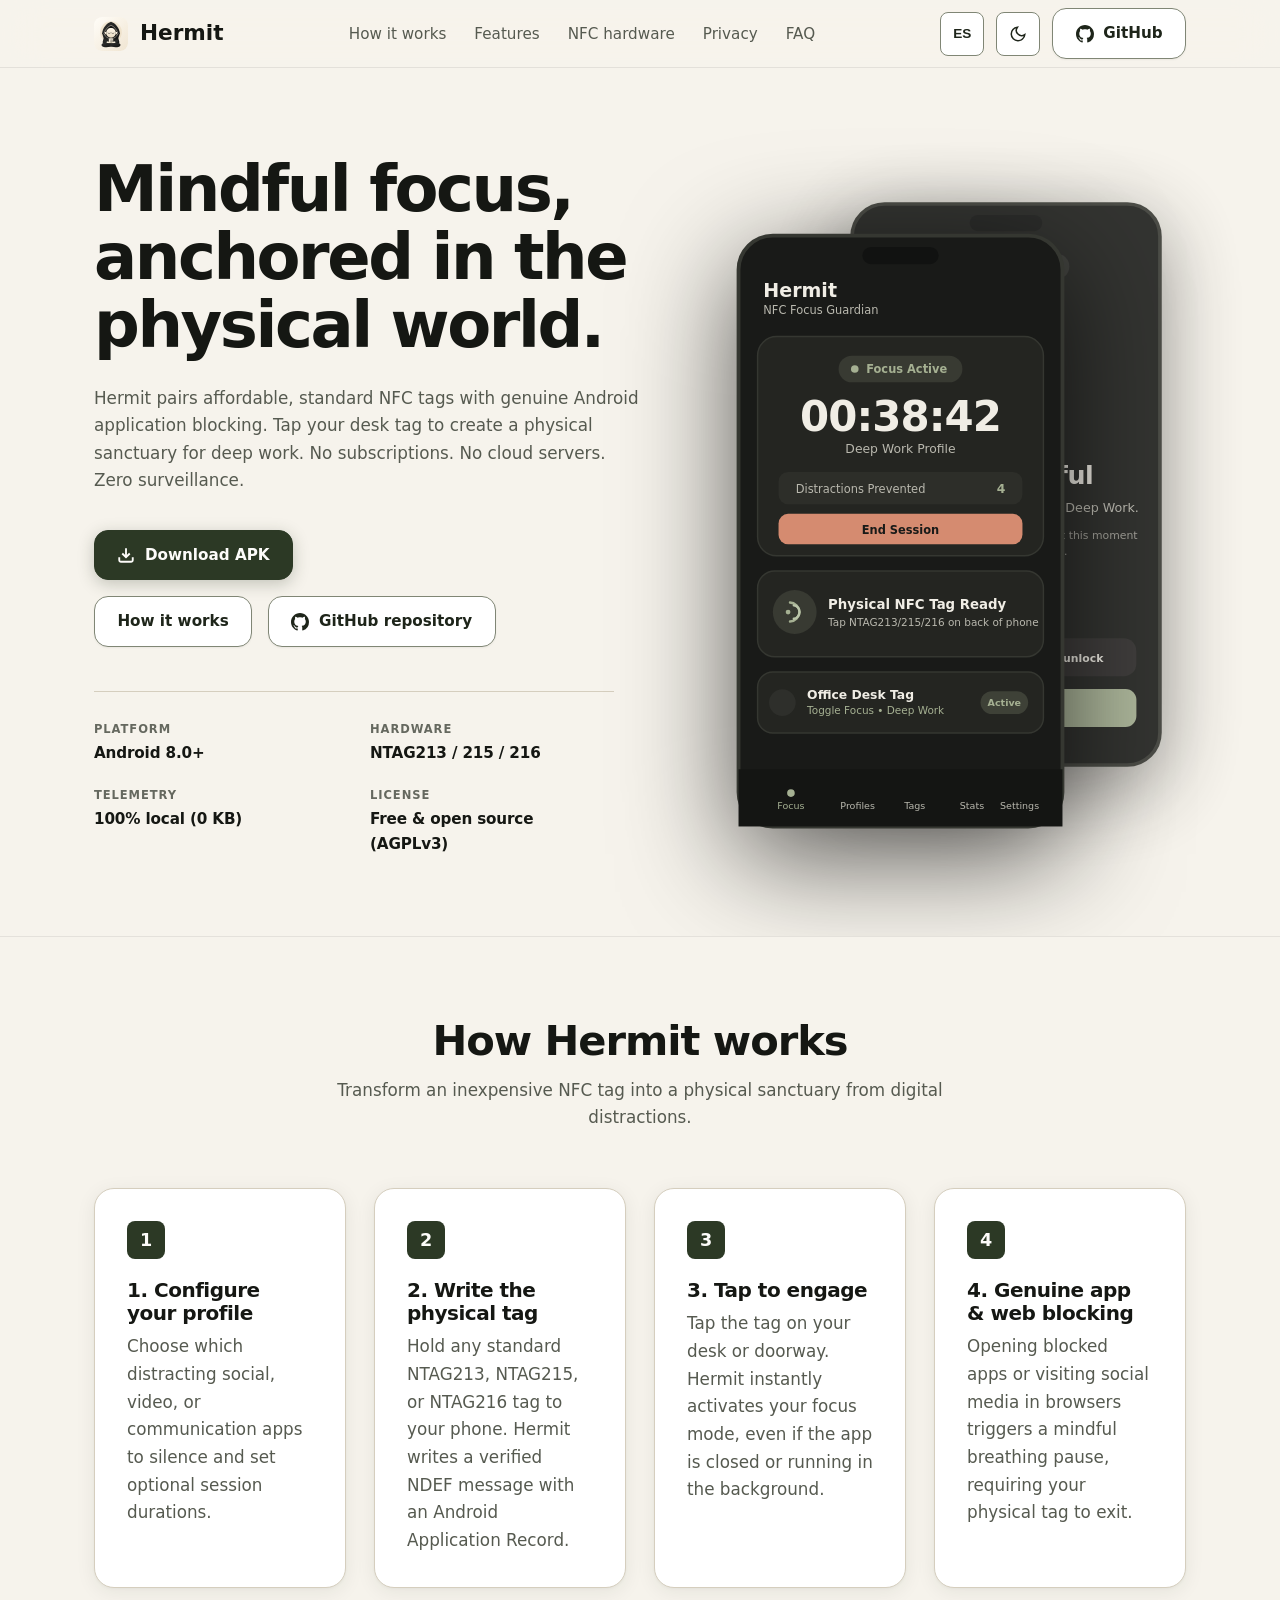
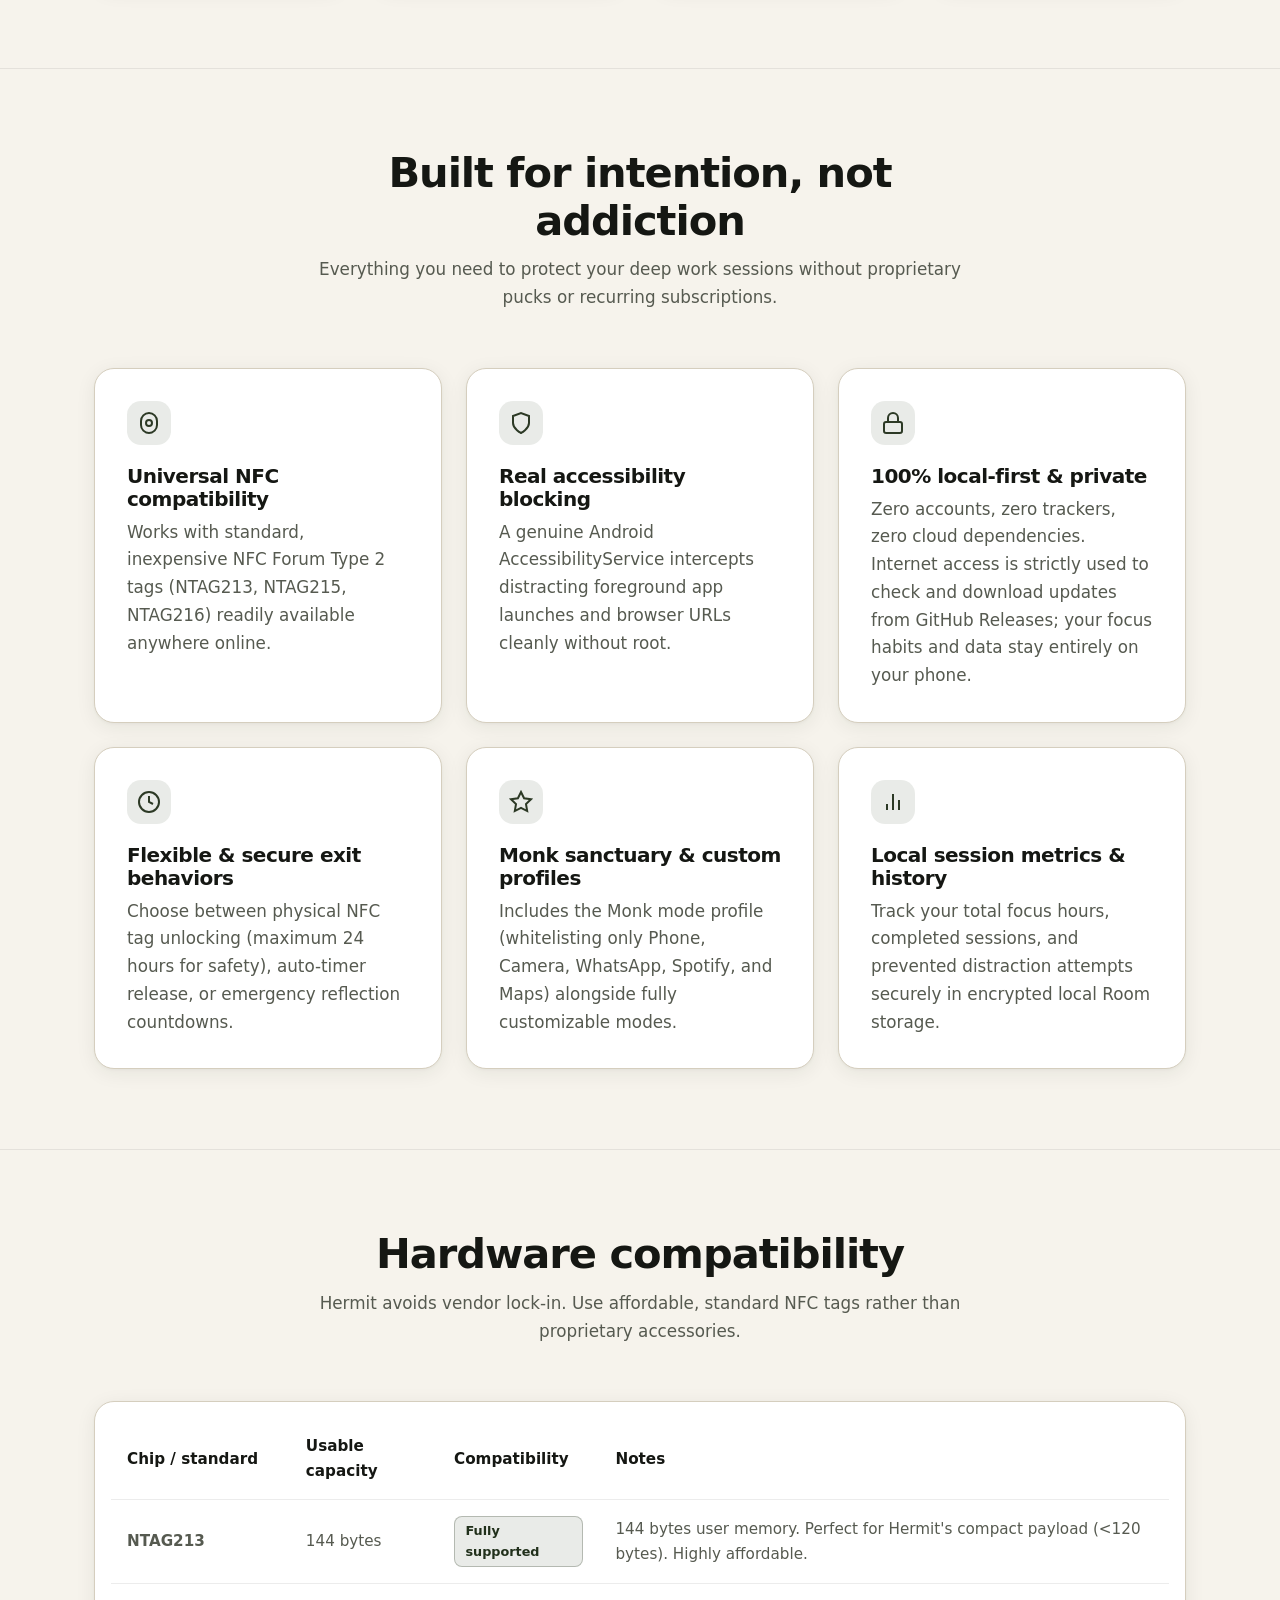
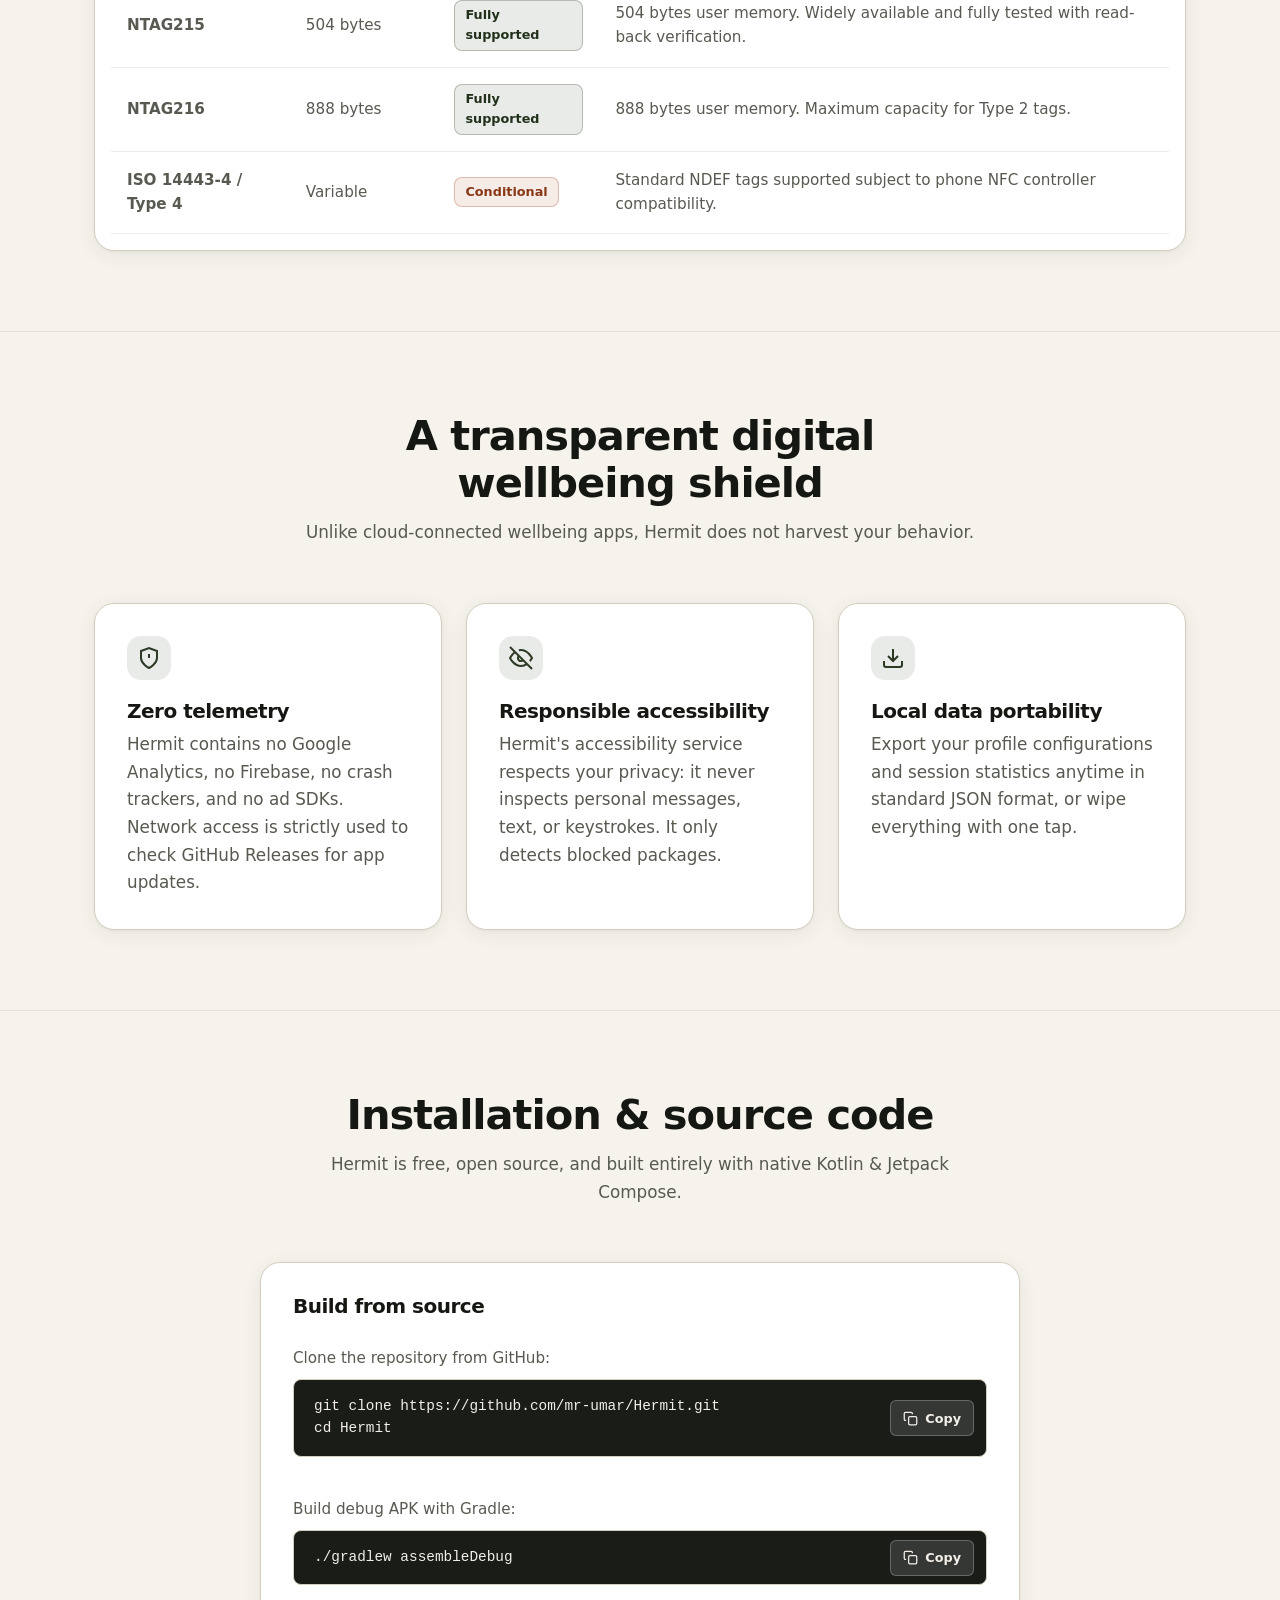
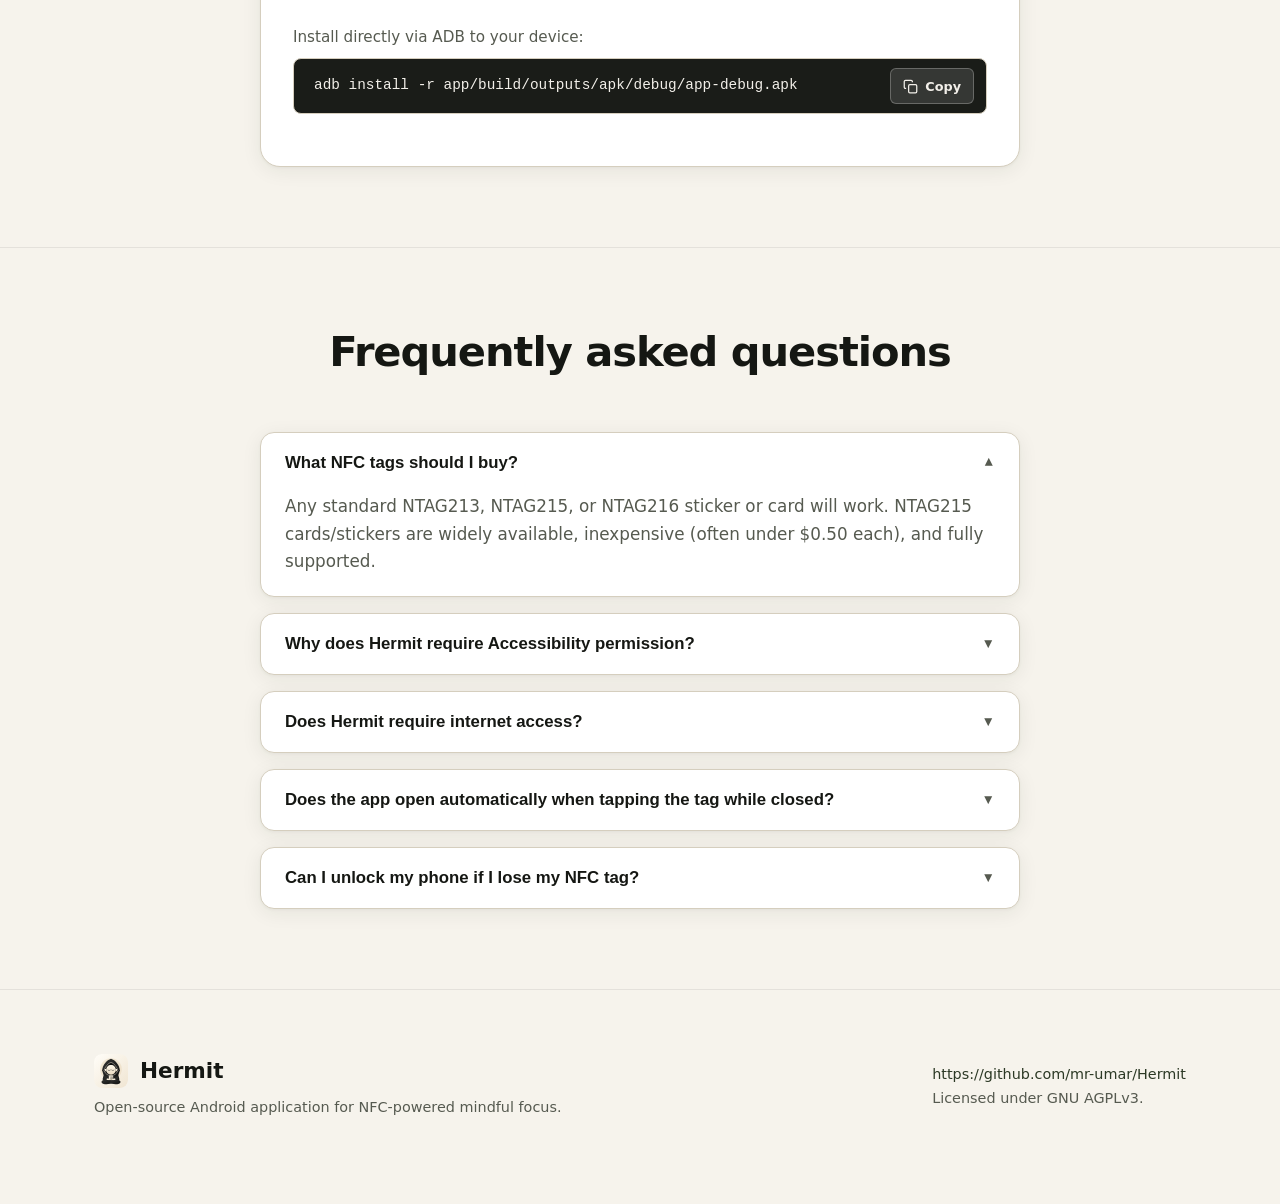
==== commit 4545a19d: "feat: add website landing page with interactive UI, localization, and styling" ====
--- a/website/index.html
+++ b/website/index.html
@@ -2,7 +2,7 @@
 <html lang="en">
 <head>
   <meta charset="UTF-8">
-  <meta name="viewport" content="width=device-width, initial-scale=1.0">
+  <meta name="viewport" content="width=device-width, initial-scale=1.0, viewport-fit=cover">
   <title>Hermit - NFC-powered mindful focus &amp; digital wellbeing</title>
   <meta name="description" content="Open-source Android application for NFC-powered focus sessions. Block distracting apps using genuine AccessibilityService, create custom profiles, and protect your attention.">
   <link rel="canonical" href="https://hermit.umarmohammad.xyz/">
@@ -23,7 +23,9 @@
   <meta name="twitter:description" content="Take back your digital attention with affordable, standard NFC tags and genuine application blocking.">
   <meta name="twitter:image" content="https://hermit.umarmohammad.xyz/assets/mockup-app.svg">
 
-  <meta name="theme-color" content="#191A18">
+  <meta name="theme-color" media="(prefers-color-scheme: light)" content="#F6F3EC">
+  <meta name="theme-color" media="(prefers-color-scheme: dark)" content="#151614">
+  <meta name="color-scheme" content="light dark">
   <link rel="icon" type="image/svg+xml" href="assets/favicon.svg">
   <link rel="manifest" href="site.webmanifest">
   <link rel="stylesheet" href="css/styles.css">
@@ -104,17 +106,19 @@
 
           <div class="hero-action-group">
             <div class="hero-buttons">
-              <a href="https://github.com/mr-umar/Hermit/releases" class="btn btn-primary">
+              <a href="https://github.com/mr-umar/Hermit/releases" class="btn btn-primary btn-hero-download">
                 <svg width="18" height="18" viewBox="0 0 24 24" fill="none" stroke="currentColor" stroke-width="2.5"><path d="M21 15v4a2 2 0 0 1-2 2H5a2 2 0 0 1-2-2v-4"/><polyline points="7 10 12 15 17 10"/><line x1="12" y1="15" x2="12" y2="3"/></svg>
                 <span data-i18n="hero.download">Download APK</span>
               </a>
-              <a href="#how-it-works" class="btn btn-secondary">
-                <span data-i18n="nav.how">How it works</span>
-              </a>
-              <a href="https://github.com/mr-umar/Hermit" class="btn btn-secondary btn-hero-github" target="_blank" rel="noopener">
-                <svg width="18" height="18" viewBox="0 0 24 24" fill="currentColor"><path d="M12 0C5.37 0 0 5.37 0 12c0 5.31 3.435 9.795 8.205 11.385.6.105.825-.255.825-.57 0-.285-.015-1.23-.015-2.235-3.015.555-3.795-.735-4.035-1.41-.135-.345-.72-1.41-1.23-1.695-.42-.225-1.02-.78-.015-.795.945-.015 1.62.87 1.845 1.23 1.08 1.815 2.805 1.305 3.495.99.105-.78.42-1.305.765-1.605-2.67-.3-5.46-1.335-5.46-5.925 0-1.305.465-2.385 1.23-3.225-.12-.3-.54-1.53.12-3.18 0 0 1.005-.315 3.3 1.23.96-.27 1.98-.405 3-.405s2.04.135 3 .405c2.295-1.56 3.3-1.23 3.3-1.23.66 1.65.24 2.88.12 3.18.765.84 1.23 1.905 1.23 3.225 0 4.605-2.805 5.625-5.475 5.925.435.375.81 1.095.81 2.22 0 1.605-.015 2.895-.015 3.3 0 .315.225.69.825.57A12.02 12.02 0 0024 12c0-6.63-5.37-12-12-12z"/></svg>
-                <span data-i18n="hero.source">GitHub repository</span>
-              </a>
+              <div class="hero-secondary-group">
+                <a href="#how-it-works" class="btn btn-secondary">
+                  <span data-i18n="nav.how">How it works</span>
+                </a>
+                <a href="https://github.com/mr-umar/Hermit" class="btn btn-secondary btn-hero-github" target="_blank" rel="noopener">
+                  <svg width="18" height="18" viewBox="0 0 24 24" fill="currentColor"><path d="M12 0C5.37 0 0 5.37 0 12c0 5.31 3.435 9.795 8.205 11.385.6.105.825-.255.825-.57 0-.285-.015-1.23-.015-2.235-3.015.555-3.795-.735-4.035-1.41-.135-.345-.72-1.41-1.23-1.695-.42-.225-1.02-.78-.015-.795.945-.015 1.62.87 1.845 1.23 1.08 1.815 2.805 1.305 3.495.99.105-.78.42-1.305.765-1.605-2.67-.3-5.46-1.335-5.46-5.925 0-1.305.465-2.385 1.23-3.225-.12-.3-.54-1.53.12-3.18 0 0 1.005-.315 3.3 1.23.96-.27 1.98-.405 3-.405s2.04.135 3 .405c2.295-1.56 3.3-1.23 3.3-1.23.66 1.65.24 2.88.12 3.18.765.84 1.23 1.905 1.23 3.225 0 4.605-2.805 5.625-5.475 5.925.435.375.81 1.095.81 2.22 0 1.605-.015 2.895-.015 3.3 0 .315.225.69.825.57A12.02 12.02 0 0024 12c0-6.63-5.37-12-12-12z"/></svg>
+                  <span data-i18n="hero.source">GitHub</span>
+                </a>
+              </div>
             </div>
 
             <dl class="hero-spec-list">
@@ -163,23 +167,31 @@
         <div class="steps-grid">
           <div class="step-card">
             <div class="step-number">1</div>
-            <h3 data-i18n="how.step1.title">1. Configure your profile</h3>
-            <p data-i18n="how.step1.desc">Choose which distracting social, video, or communication apps to silence and set optional session durations.</p>
+            <div class="step-body">
+              <h3 data-i18n="how.step1.title">1. Configure your profile</h3>
+              <p data-i18n="how.step1.desc">Choose which distracting social, video, or communication apps to silence and set optional session durations.</p>
+            </div>
           </div>
           <div class="step-card">
             <div class="step-number">2</div>
-            <h3 data-i18n="how.step2.title">2. Write the physical tag</h3>
-            <p data-i18n="how.step2.desc">Hold any standard NTAG213, NTAG215, or NTAG216 tag to your phone. Hermit writes a verified NDEF message with an Android Application Record.</p>
+            <div class="step-body">
+              <h3 data-i18n="how.step2.title">2. Write the physical tag</h3>
+              <p data-i18n="how.step2.desc">Hold any standard NTAG213, NTAG215, or NTAG216 tag to your phone. Hermit writes a verified NDEF message with an Android Application Record.</p>
+            </div>
           </div>
           <div class="step-card">
             <div class="step-number">3</div>
-            <h3 data-i18n="how.step3.title">3. Tap to engage</h3>
-            <p data-i18n="how.step3.desc">Tap the tag on your desk or doorway. Hermit instantly activates your focus mode, even if the app is closed or running in the background.</p>
+            <div class="step-body">
+              <h3 data-i18n="how.step3.title">3. Tap to engage</h3>
+              <p data-i18n="how.step3.desc">Tap the tag on your desk or doorway. Hermit instantly activates your focus mode, even if the app is closed or running in the background.</p>
+            </div>
           </div>
           <div class="step-card">
             <div class="step-number">4</div>
-            <h3 data-i18n="how.step4.title">4. Genuine app &amp; web blocking</h3>
-            <p data-i18n="how.step4.desc">Opening blocked apps or visiting social media in browsers triggers a mindful breathing pause, requiring your physical tag to exit.</p>
+            <div class="step-body">
+              <h3 data-i18n="how.step4.title">4. Genuine app &amp; web blocking</h3>
+              <p data-i18n="how.step4.desc">Opening blocked apps or visiting social media in browsers triggers a mindful breathing pause, requiring your physical tag to exit.</p>
+            </div>
           </div>
         </div>
       </div>
@@ -198,48 +210,60 @@
             <div class="feature-icon">
               <svg width="24" height="24" viewBox="0 0 24 24" fill="none" stroke="currentColor" stroke-width="2"><path d="M4 10a8 8 0 0 1 16 0v4a8 8 0 0 1-16 0z"/><circle cx="12" cy="12" r="3"/></svg>
             </div>
-            <h3 data-i18n="features.f1.title">Universal NFC compatibility</h3>
-            <p data-i18n="features.f1.desc">Works with standard, inexpensive NFC Forum Type 2 tags (NTAG213, NTAG215, NTAG216) readily available anywhere online.</p>
+            <div class="feature-body">
+              <h3 data-i18n="features.f1.title">Universal NFC compatibility</h3>
+              <p data-i18n="features.f1.desc">Works with standard, inexpensive NFC Forum Type 2 tags (NTAG213, NTAG215, NTAG216) readily available anywhere online.</p>
+            </div>
           </div>
 
           <div class="feature-card">
             <div class="feature-icon">
               <svg width="24" height="24" viewBox="0 0 24 24" fill="none" stroke="currentColor" stroke-width="2"><path d="M12 22s8-4 8-10V5l-8-3-8 3v7c0 6 8 10 8 10z"/></svg>
             </div>
-            <h3 data-i18n="features.f2.title">Real accessibility blocking</h3>
-            <p data-i18n="features.f2.desc">A genuine Android AccessibilityService intercepts distracting foreground app launches and browser URLs cleanly without root.</p>
+            <div class="feature-body">
+              <h3 data-i18n="features.f2.title">Real accessibility blocking</h3>
+              <p data-i18n="features.f2.desc">A genuine Android AccessibilityService intercepts distracting foreground app launches and browser URLs cleanly without root.</p>
+            </div>
           </div>
 
           <div class="feature-card">
             <div class="feature-icon">
               <svg width="24" height="24" viewBox="0 0 24 24" fill="none" stroke="currentColor" stroke-width="2"><rect x="3" y="11" width="18" height="11" rx="2" ry="2"/><path d="M7 11V7a5 5 0 0 1 10 0v4"/></svg>
             </div>
-            <h3 data-i18n="features.f3.title">100% local-first &amp; private</h3>
-            <p data-i18n="features.f3.desc">Zero accounts, zero trackers, zero cloud servers, and no internet permission. Your habits and data stay entirely on your phone.</p>
+            <div class="feature-body">
+              <h3 data-i18n="features.f3.title">100% local-first &amp; private</h3>
+              <p data-i18n="features.f3.desc">Zero accounts, zero trackers, zero cloud dependencies. Internet access is strictly used to check and download updates from GitHub Releases; your focus habits and data stay entirely on your phone.</p>
+            </div>
           </div>
 
           <div class="feature-card">
             <div class="feature-icon">
               <svg width="24" height="24" viewBox="0 0 24 24" fill="none" stroke="currentColor" stroke-width="2"><circle cx="12" cy="12" r="10"/><polyline points="12 6 12 12 16 14"/></svg>
             </div>
-            <h3 data-i18n="features.f4.title">Flexible &amp; secure exit behaviors</h3>
-            <p data-i18n="features.f4.desc">Choose between physical NFC tag unlocking (maximum 24 hours for safety), auto-timer release, or emergency reflection countdowns.</p>
+            <div class="feature-body">
+              <h3 data-i18n="features.f4.title">Flexible &amp; secure exit behaviors</h3>
+              <p data-i18n="features.f4.desc">Choose between physical NFC tag unlocking (maximum 24 hours for safety), auto-timer release, or emergency reflection countdowns.</p>
+            </div>
           </div>
 
           <div class="feature-card">
             <div class="feature-icon">
               <svg width="24" height="24" viewBox="0 0 24 24" fill="none" stroke="currentColor" stroke-width="2"><polygon points="12 2 15.09 8.26 22 9.27 17 14.14 18.18 21.02 12 17.77 5.82 21.02 7 14.14 2 9.27 8.91 8.26 12 2"/></svg>
             </div>
-            <h3 data-i18n="features.f5.title">Monk sanctuary &amp; custom profiles</h3>
-            <p data-i18n="features.f5.desc">Includes the Monk mode profile (whitelisting only Phone, Camera, WhatsApp, Spotify, and Maps) alongside fully customizable modes.</p>
+            <div class="feature-body">
+              <h3 data-i18n="features.f5.title">Monk sanctuary &amp; custom profiles</h3>
+              <p data-i18n="features.f5.desc">Includes the Monk mode profile (whitelisting only Phone, Camera, WhatsApp, Spotify, and Maps) alongside fully customizable modes.</p>
+            </div>
           </div>
 
           <div class="feature-card">
             <div class="feature-icon">
               <svg width="24" height="24" viewBox="0 0 24 24" fill="none" stroke="currentColor" stroke-width="2"><line x1="18" y1="20" x2="18" y2="10"/><line x1="12" y1="20" x2="12" y2="4"/><line x1="6" y1="20" x2="6" y2="14"/></svg>
             </div>
-            <h3 data-i18n="features.f6.title">Local session metrics &amp; history</h3>
-            <p data-i18n="features.f6.desc">Track your total focus hours, completed sessions, and prevented distraction attempts securely in encrypted local Room storage.</p>
+            <div class="feature-body">
+              <h3 data-i18n="features.f6.title">Local session metrics &amp; history</h3>
+              <p data-i18n="features.f6.desc">Track your total focus hours, completed sessions, and prevented distraction attempts securely in encrypted local Room storage.</p>
+            </div>
           </div>
         </div>
       </div>
@@ -302,18 +326,33 @@
           <p data-i18n="privacy.subtitle">Unlike cloud-connected wellbeing apps, Hermit does not harvest your behavior.</p>
         </div>
 
-        <div class="features-grid">
-          <div class="feature-card">
-            <h3 data-i18n="privacy.card1.title">Zero telemetry</h3>
-            <p data-i18n="privacy.card1.desc">Hermit contains no Google Analytics, no Firebase, no crash trackers, and no ad SDKs. Your phone never communicates with remote servers.</p>
-          </div>
-          <div class="feature-card">
-            <h3 data-i18n="privacy.card2.title">Responsible accessibility</h3>
-            <p data-i18n="privacy.card2.desc">Hermit's accessibility service respects your privacy: it never inspects personal messages, text, or keystrokes. It only detects blocked packages.</p>
-          </div>
-          <div class="feature-card">
-            <h3 data-i18n="privacy.card3.title">Local data portability</h3>
-            <p data-i18n="privacy.card3.desc">Export your profile configurations and session statistics anytime in standard JSON format, or wipe everything with one tap.</p>
+        <div class="features-grid privacy-grid">
+          <div class="feature-card privacy-card">
+            <div class="feature-icon">
+              <svg width="24" height="24" viewBox="0 0 24 24" fill="none" stroke="currentColor" stroke-width="2"><path d="M12 22s8-4 8-10V5l-8-3-8 3v7c0 6 8 10 8 10z"/><line x1="12" y1="8" x2="12" y2="12"/><line x1="12" y1="16" x2="12.01" y2="16"/></svg>
+            </div>
+            <div class="feature-body">
+              <h3 data-i18n="privacy.card1.title">Zero telemetry</h3>
+              <p data-i18n="privacy.card1.desc">Hermit contains no Google Analytics, no Firebase, no crash trackers, and no ad SDKs. Network access is strictly used to check GitHub Releases for app updates.</p>
+            </div>
+          </div>
+          <div class="feature-card privacy-card">
+            <div class="feature-icon">
+              <svg width="24" height="24" viewBox="0 0 24 24" fill="none" stroke="currentColor" stroke-width="2"><path d="M17.94 17.94A10.07 10.07 0 0 1 12 20c-7 0-11-8-11-8a18.45 18.45 0 0 1 5.06-5.94M9.9 4.24A9.12 9.12 0 0 1 12 4c7 0 11 8 11 8a18.5 18.5 0 0 1-2.16 3.19m-6.72-1.07a3 3 0 1 1-4.24-4.24"/><line x1="1" y1="1" x2="23" y2="23"/></svg>
+            </div>
+            <div class="feature-body">
+              <h3 data-i18n="privacy.card2.title">Responsible accessibility</h3>
+              <p data-i18n="privacy.card2.desc">Hermit's accessibility service respects your privacy: it never inspects personal messages, text, or keystrokes. It only detects blocked packages.</p>
+            </div>
+          </div>
+          <div class="feature-card privacy-card">
+            <div class="feature-icon">
+              <svg width="24" height="24" viewBox="0 0 24 24" fill="none" stroke="currentColor" stroke-width="2"><path d="M21 15v4a2 2 0 0 1-2 2H5a2 2 0 0 1-2-2v-4"/><polyline points="7 10 12 15 17 10"/><line x1="12" y1="15" x2="12" y2="3"/></svg>
+            </div>
+            <div class="feature-body">
+              <h3 data-i18n="privacy.card3.title">Local data portability</h3>
+              <p data-i18n="privacy.card3.desc">Export your profile configurations and session statistics anytime in standard JSON format, or wipe everything with one tap.</p>
+            </div>
           </div>
         </div>
       </div>
@@ -403,7 +442,7 @@
             </button>
             <div class="faq-answer" id="faq-ans-3">
               <div class="faq-answer-inner">
-                <p data-i18n="faq.a3">No. Hermit does not even declare the INTERNET permission in its AndroidManifest. It is physically impossible for the app to send data to any remote server.</p>
+                <p data-i18n="faq.a3">Only to check for updates and download new APK releases directly from GitHub Releases with SHA-256 verification. None of the core focus features, NFC tag management, or session statistics require internet access. Hermit has zero telemetry, zero analytics, and all your focus data stays 100% on your device.</p>
               </div>
             </div>
           </div>
--- a/website/css/styles.css
+++ b/website/css/styles.css
@@ -1,18 +1,63 @@
 /* Hermit Product Website - Monastic Calm Minimalist Aesthetic */
 
 :root {
-  --color-primary: #A5B092;         /* Acento: acciones y estado activo */
-  --color-primary-hover: #8F9B7C;
-  --color-primary-light: #BAC5A9;
-  --color-accent: #D58B70;          /* Aviso: alertas */
-  --color-bg: #191A18;              /* Fondo: fondo general */
-  --color-bg-card: #242521;         /* Superficie: paneles */
-  --color-bg-subtle: #2D2E29;
-  --color-text-primary: #F0EDE5;    /* Texto: texto principal */
-  --color-text-secondary: #B9B8AE;  /* Secundario: texto auxiliar */
-  --color-border: #353731;
-  --color-border-subtle: rgba(240, 237, 229, 0.08);
-  --header-glass: rgba(25, 26, 24, 0.85);
+  /* Brand accents */
+  --color-primary: #A5B092;         /* Calm sage */
+  --color-primary-hover: #BAC5A9;
+  --color-primary-light: #C9D4B9;
+  --color-accent: #E0957B;          /* Warm terracotta for warnings */
+
+  /* Canvas & surfaces */
+  --color-bg: #151614;              /* Deep monastic charcoal */
+  --color-bg-card: #1F201C;         /* Card surface */
+  --color-bg-subtle: #292A25;       /* Elevated surface / hover */
+
+  /* Text (WCAG AAA compliant) */
+  --color-text-primary: #F2EFE9;    /* 15.6:1 contrast on #151614 */
+  --color-text-secondary: #ADA99E;  /* 6.3:1 contrast on #151614 */
+
+  /* Borders & Glass */
+  --color-border: #383A33;
+  --color-border-subtle: rgba(242, 239, 233, 0.08);
+  --header-glass: rgba(21, 22, 20, 0.85);
+
+  /* Primary Button (Sage filled button with dark ink) */
+  --btn-primary-bg: #A5B092;
+  --btn-primary-text: #131412;      /* 7.5:1 contrast on #A5B092 (AAA) */
+  --btn-primary-border: #A5B092;
+  --btn-primary-hover-bg: #B8C4A3;
+  --btn-primary-hover-text: #0D0E0C;
+  --btn-primary-hover-border: #B8C4A3;
+  --btn-primary-shadow: 0 4px 16px rgba(165, 176, 146, 0.22);
+
+  /* Secondary Button (Outlined card button) */
+  --btn-secondary-bg: #1F201C;
+  --btn-secondary-text: #F2EFE9;
+  --btn-secondary-border: #44473E;  /* > 3:1 boundary */
+  --btn-secondary-hover-bg: #2A2B25;
+  --btn-secondary-hover-text: #FFFFFF;
+  --btn-secondary-hover-border: #7B8570;
+
+  /* Icon / Control Toggle Button */
+  --btn-control-bg: rgba(31, 32, 28, 0.7);
+  --btn-control-border: #44473E;
+  --btn-control-text: #F2EFE9;
+  --btn-control-hover-bg: #2E302A;
+  --btn-control-hover-border: #A5B092;
+  --btn-control-hover-text: #FFFFFF;
+
+  /* Focus Ring */
+  --focus-ring: #BAC5A9;
+
+  /* Badges */
+  --badge-success-bg: rgba(165, 176, 146, 0.16);
+  --badge-success-text: #BAC5A9;
+  --badge-success-border: rgba(165, 176, 146, 0.35);
+  --badge-warning-bg: rgba(224, 149, 123, 0.16);
+  --badge-warning-text: #E8A892;
+  --badge-warning-border: rgba(224, 149, 123, 0.35);
+
+  /* Design Tokens */
   --font-family: system-ui, -apple-system, BlinkMacSystemFont, "Segoe UI", Roboto, "Helvetica Neue", sans-serif;
   --radius-sm: 8px;
   --radius-md: 14px;
@@ -23,19 +68,62 @@
 }
 
 [data-theme="light"] {
-  --color-primary: #6B765B;
-  --color-primary-hover: #586248;
-  --color-primary-light: #A5B092;
-  --color-accent: #D58B70;
-  --color-bg: #F5F2EB;
-  --color-bg-card: #FFFFFF;
-  --color-bg-subtle: #EAE6DD;
-  --color-text-primary: #191A18;
-  --color-text-secondary: #6A6961;
-  --color-border: #DDD8CE;
-  --color-border-subtle: rgba(25, 26, 24, 0.06);
-  --header-glass: rgba(245, 242, 235, 0.85);
-  --shadow-card: 0 4px 20px rgba(25, 26, 24, 0.08);
+  /* Brand accents */
+  --color-primary: #2C3925;         /* Deep monastic forest: 10.98:1 contrast on #F6F3EC (AAA) */
+  --color-primary-hover: #182114;   /* 14.2:1 contrast */
+  --color-primary-light: #3D4F33;
+  --color-accent: #9E4322;          /* Rich terracotta: 6.2:1 contrast on #FFFFFF (AA/AAA) */
+
+  /* Canvas & surfaces */
+  --color-bg: #F6F3EC;              /* Warm parchment/sand */
+  --color-bg-card: #FFFFFF;         /* Crisp white card */
+  --color-bg-subtle: #EBE6DA;       /* Subtle neutral surface */
+
+  /* Text (WCAG AAA compliant) */
+  --color-text-primary: #151713;    /* 15.2:1 contrast on #F6F3EC */
+  --color-text-secondary: #565A50;  /* 5.4:1 contrast on #F6F3EC */
+
+  /* Borders & Glass */
+  --color-border: #D5CEBE;
+  --color-border-subtle: rgba(21, 23, 19, 0.08);
+  --header-glass: rgba(246, 243, 236, 0.88);
+  --shadow-card: 0 4px 20px rgba(35, 40, 30, 0.07), 0 1px 3px rgba(35, 40, 30, 0.04);
+
+  /* Primary Button (Deep Monastic Forest with pure cream/white text) */
+  --btn-primary-bg: #2C3925;
+  --btn-primary-text: #FDFCFA;      /* 12.05:1 contrast on #2C3925 (AAA) */
+  --btn-primary-border: #2C3925;
+  --btn-primary-hover-bg: #1B2417;  /* 13.8:1 contrast */
+  --btn-primary-hover-text: #FFFFFF;
+  --btn-primary-hover-border: #1B2417;
+  --btn-primary-shadow: 0 4px 16px rgba(44, 57, 37, 0.25);
+
+  /* Secondary Button (Crisp white with visible >3:1 boundary and dark text) */
+  --btn-secondary-bg: #FFFFFF;
+  --btn-secondary-text: #1E251A;      /* 15.4:1 contrast on #FFFFFF (AAA) */
+  --btn-secondary-border: #808675;    /* 3.75:1 contrast on #FFFFFF, 3.37:1 on #F6F3EC (Exceeds WCAG 3:1 boundary) */
+  --btn-secondary-hover-bg: #F0ECE2;
+  --btn-secondary-hover-border: #2C3925;
+  --btn-secondary-hover-text: #12180F;
+
+  /* Icon / Control Toggle Button */
+  --btn-control-bg: #FFFFFF;
+  --btn-control-border: #808675;      /* 3.75:1 contrast */
+  --btn-control-text: #1E251A;
+  --btn-control-hover-bg: #F0ECE2;
+  --btn-control-hover-border: #2C3925;
+  --btn-control-hover-text: #12180F;
+
+  /* Focus Ring */
+  --focus-ring: #2C3925;
+
+  /* Badges */
+  --badge-success-bg: rgba(44, 57, 37, 0.10);
+  --badge-success-text: #21301B;      /* 13.4:1 contrast (AAA) */
+  --badge-success-border: rgba(44, 57, 37, 0.28);
+  --badge-warning-bg: rgba(158, 67, 34, 0.10);
+  --badge-warning-text: #8A3716;      /* 8.6:1 contrast (AAA) */
+  --badge-warning-border: rgba(158, 67, 34, 0.30);
 }
 
 *, *::before, *::after {
@@ -50,6 +138,8 @@
   scroll-behavior: smooth;
   scroll-padding-top: 5.5rem;
   color-scheme: dark;
+  -webkit-tap-highlight-color: transparent;
+  -webkit-text-size-adjust: 100%;
 }
 
 [data-theme="light"] html {
@@ -58,11 +148,11 @@
 
 ::selection {
   background-color: var(--color-primary);
-  color: #191A18;
+  color: var(--btn-primary-text);
 }
 
 :focus-visible {
-  outline: 2px solid var(--color-primary);
+  outline: 2px solid var(--focus-ring);
   outline-offset: 3px;
 }
 
@@ -92,6 +182,17 @@
   -webkit-font-smoothing: antialiased;
 }
 
+/* Mobile Touch Standards: manipulation and control selection */
+button, a, [role="button"] {
+  touch-action: manipulation;
+}
+
+button, [role="button"], .btn-icon-toggle, .btn-copy, .badge-tag {
+  user-select: none;
+  -webkit-user-select: none;
+  -webkit-touch-callout: none;
+}
+
 /* Typography Hierarchy */
 h1, h2, h3, h4 {
   color: var(--color-text-primary);
@@ -127,8 +228,12 @@
   transition: color var(--transition-fluid);
 }
 
-a:hover {
-  color: var(--color-primary-light);
+@media (hover: hover) and (pointer: fine) {
+  a:hover {
+    color: var(--color-primary-hover);
+    text-decoration: underline;
+    text-underline-offset: 3px;
+  }
 }
 
 /* Layout Container */
@@ -144,8 +249,8 @@
   position: absolute;
   top: -100px;
   left: 1.5rem;
-  background-color: var(--color-primary);
-  color: #191A18;
+  background-color: var(--btn-primary-bg);
+  color: var(--btn-primary-text);
   padding: 0.6rem 1.2rem;
   border-radius: var(--radius-sm);
   font-weight: 700;
@@ -163,7 +268,7 @@
   top: 1rem;
   opacity: 1;
   pointer-events: auto;
-  outline: 3px solid #F0EDE5;
+  outline: 3px solid var(--focus-ring);
   outline-offset: 2px;
 }
 
@@ -177,6 +282,7 @@
   -webkit-backdrop-filter: blur(20px) saturate(180%);
   border-bottom: 1px solid var(--color-border-subtle);
   transition: background-color var(--transition-fluid);
+  padding-top: env(safe-area-inset-top, 0px);
 }
 
 .nav-container {
@@ -214,8 +320,11 @@
   font-weight: 500;
 }
 
-.nav-links a:hover {
-  color: var(--color-text-primary);
+@media (hover: hover) and (pointer: fine) {
+  .nav-links a:hover {
+    color: var(--color-text-primary);
+    text-decoration: none;
+  }
 }
 
 .nav-controls {
@@ -236,8 +345,9 @@
   font-size: 0.95rem;
   cursor: pointer;
   border: 1px solid transparent;
-  transition: transform 100ms ease-out, background-color var(--transition-fluid), border-color var(--transition-fluid);
+  transition: transform 100ms ease-out, background-color var(--transition-fluid), border-color var(--transition-fluid), color var(--transition-fluid), box-shadow var(--transition-fluid);
   min-height: 44px;
+  box-shadow: 0 1px 2px rgba(0, 0, 0, 0.05);
 }
 
 .btn:active {
@@ -245,37 +355,48 @@
 }
 
 .btn:focus-visible {
-  outline: 2px solid var(--color-primary);
+  outline: 2px solid var(--focus-ring);
   outline-offset: 2px;
 }
 
 .btn-primary {
-  background-color: var(--color-primary);
-  color: #191A18;
+  background-color: var(--btn-primary-bg);
+  color: var(--btn-primary-text);
+  border-color: var(--btn-primary-border);
+  box-shadow: var(--btn-primary-shadow);
   font-weight: 700;
 }
 
-.btn-primary:hover {
-  background-color: var(--color-primary-hover);
-  color: #191A18;
+@media (hover: hover) and (pointer: fine) {
+  .btn-primary:hover {
+    background-color: var(--btn-primary-hover-bg);
+    color: var(--btn-primary-hover-text);
+    border-color: var(--btn-primary-hover-border);
+    text-decoration: none;
+  }
 }
 
 .btn-secondary {
-  background-color: var(--color-bg-card);
-  border-color: var(--color-border);
-  color: var(--color-text-primary);
-}
-
-.btn-secondary:hover {
-  background-color: var(--color-bg-subtle);
+  background-color: var(--btn-secondary-bg);
+  border: 1px solid var(--btn-secondary-border);
+  color: var(--btn-secondary-text);
+}
+
+@media (hover: hover) and (pointer: fine) {
+  .btn-secondary:hover {
+    background-color: var(--btn-secondary-hover-bg);
+    border-color: var(--btn-secondary-hover-border);
+    color: var(--btn-secondary-hover-text);
+    text-decoration: none;
+  }
 }
 
 .btn-icon-toggle {
-  background: transparent;
-  border: 1px solid var(--color-border);
-  color: var(--color-text-primary);
-  width: 40px;
-  height: 40px;
+  background-color: var(--btn-control-bg);
+  border: 1px solid var(--btn-control-border);
+  color: var(--btn-control-text);
+  width: 44px;
+  height: 44px;
   border-radius: var(--radius-sm);
   display: flex;
   align-items: center;
@@ -284,11 +405,15 @@
   font-size: 0.85rem;
   font-weight: 600;
   padding: 0;
-  transition: transform 100ms ease-out, background-color var(--transition-fluid), border-color var(--transition-fluid);
-}
-
-.btn-icon-toggle:hover {
-  background: var(--color-bg-subtle);
+  transition: transform 100ms ease-out, background-color var(--transition-fluid), border-color var(--transition-fluid), color var(--transition-fluid);
+}
+
+@media (hover: hover) and (pointer: fine) {
+  .btn-icon-toggle:hover {
+    background-color: var(--btn-control-hover-bg);
+    border-color: var(--btn-control-hover-border);
+    color: var(--btn-control-hover-text);
+  }
 }
 
 .btn-icon-toggle:active {
@@ -363,7 +488,13 @@
   margin-bottom: 2.75rem;
 }
 
-/* Editorial Spec Manifest (Restrained typographic manifest, no pills, no cards) */
+.hero-secondary-group {
+  display: flex;
+  align-items: center;
+  gap: 1rem;
+}
+
+/* Editorial Spec Manifest */
 .hero-spec-list {
   display: grid;
   grid-template-columns: repeat(2, 1fr);
@@ -385,7 +516,7 @@
   text-transform: uppercase;
   letter-spacing: 0.08em;
   color: var(--color-text-secondary);
-  opacity: 0.85;
+  opacity: 0.9;
 }
 
 .hero-spec-item dd {
@@ -432,13 +563,14 @@
   transition: transform var(--transition-fluid), opacity var(--transition-fluid);
 }
 
-.device-primary:hover {
-  transform: translateY(-4px);
-}
-
-.device-secondary:hover {
-  opacity: 1;
-  transform: translateY(-4px);
+@media (hover: hover) and (pointer: fine) {
+  .device-primary:hover {
+    transform: translateY(-4px);
+  }
+  .device-secondary:hover {
+    opacity: 1;
+    transform: translateY(-4px);
+  }
 }
 
 .device-art {
@@ -474,23 +606,31 @@
   position: relative;
   box-shadow: var(--shadow-card);
   transition: transform 240ms cubic-bezier(0.16, 1, 0.3, 1), border-color 240ms ease, box-shadow 240ms ease;
-}
-
-.step-card:hover {
-  transform: translateY(-2px);
-  border-color: rgba(165, 176, 146, 0.32);
-  box-shadow: 0 12px 32px rgba(0, 0, 0, 0.45);
-}
-
-[data-theme="light"] .step-card:hover {
-  box-shadow: 0 12px 32px rgba(25, 26, 24, 0.12);
+  display: flex;
+  flex-direction: column;
+}
+
+.step-body {
+  display: flex;
+  flex-direction: column;
+}
+
+@media (hover: hover) and (pointer: fine) {
+  .step-card:hover {
+    transform: translateY(-2px);
+    border-color: var(--color-primary);
+    box-shadow: 0 12px 32px rgba(0, 0, 0, 0.45);
+  }
+  [data-theme="light"] .step-card:hover {
+    box-shadow: 0 12px 32px rgba(35, 40, 30, 0.12);
+  }
 }
 
 .step-number {
   width: 38px;
   height: 38px;
-  background-color: var(--color-primary);
-  color: #191A18;
+  background-color: var(--btn-primary-bg);
+  color: var(--btn-primary-text);
   border-radius: var(--radius-sm);
   display: flex;
   align-items: center;
@@ -498,6 +638,7 @@
   font-weight: 700;
   font-size: 1.1rem;
   margin-bottom: 1.25rem;
+  flex-shrink: 0;
 }
 
 /* Features Grid */
@@ -514,16 +655,24 @@
   padding: 2rem;
   box-shadow: var(--shadow-card);
   transition: transform 240ms cubic-bezier(0.16, 1, 0.3, 1), border-color 240ms ease, box-shadow 240ms ease;
-}
-
-.feature-card:hover {
-  transform: translateY(-2px);
-  border-color: rgba(165, 176, 146, 0.32);
-  box-shadow: 0 12px 32px rgba(0, 0, 0, 0.45);
-}
-
-[data-theme="light"] .feature-card:hover {
-  box-shadow: 0 12px 32px rgba(25, 26, 24, 0.12);
+  display: flex;
+  flex-direction: column;
+}
+
+.feature-body {
+  display: flex;
+  flex-direction: column;
+}
+
+@media (hover: hover) and (pointer: fine) {
+  .feature-card:hover {
+    transform: translateY(-2px);
+    border-color: var(--color-primary);
+    box-shadow: 0 12px 32px rgba(0, 0, 0, 0.45);
+  }
+  [data-theme="light"] .feature-card:hover {
+    box-shadow: 0 12px 32px rgba(35, 40, 30, 0.12);
+  }
 }
 
 .feature-icon {
@@ -536,6 +685,12 @@
   align-items: center;
   justify-content: center;
   margin-bottom: 1.25rem;
+  flex-shrink: 0;
+}
+
+[data-theme="light"] .feature-icon {
+  background-color: rgba(44, 57, 37, 0.10);
+  color: var(--color-primary);
 }
 
 /* Hardware Compatibility Table */
@@ -545,6 +700,7 @@
   border: 1px solid var(--color-border);
   border-radius: var(--radius-lg);
   padding: 1rem;
+  box-shadow: var(--shadow-card);
 }
 
 table {
@@ -571,20 +727,23 @@
 
 .badge-tag {
   display: inline-block;
-  padding: 0.25rem 0.6rem;
+  padding: 0.25rem 0.65rem;
   border-radius: var(--radius-sm);
   font-size: 0.8rem;
   font-weight: 600;
+  border: 1px solid transparent;
 }
 
 .badge-success {
-  background-color: rgba(165, 176, 146, 0.18);
-  color: var(--color-primary);
+  background-color: var(--badge-success-bg);
+  color: var(--badge-success-text);
+  border-color: var(--badge-success-border);
 }
 
 .badge-warning {
-  background-color: rgba(213, 139, 112, 0.18);
-  color: var(--color-accent);
+  background-color: var(--badge-warning-bg);
+  color: var(--badge-warning-text);
+  border-color: var(--badge-warning-border);
 }
 
 /* Code Blocks & Copy Interaction */
@@ -612,11 +771,13 @@
 }
 
 [data-theme="light"] .code-block-container {
-  background-color: #20221E;
-}
-
-.code-block-container:hover {
-  border-color: rgba(165, 176, 146, 0.3);
+  background-color: #1A1C18;
+}
+
+@media (hover: hover) and (pointer: fine) {
+  .code-block-container:hover {
+    border-color: var(--color-primary);
+  }
 }
 
 .code-block-container pre {
@@ -625,7 +786,7 @@
   font-family: ui-monospace, SFMono-Regular, "SF Mono", Menlo, Consolas, "Liberation Mono", monospace;
   font-size: 0.9rem;
   line-height: 1.5;
-  color: #F0EDE5;
+  color: #F2EFE9;
   margin: 0;
 }
 
@@ -637,22 +798,25 @@
   display: inline-flex;
   align-items: center;
   gap: 0.45rem;
-  background: rgba(240, 237, 229, 0.08);
-  border: 1px solid rgba(240, 237, 229, 0.14);
-  color: var(--color-text-secondary);
+  background: rgba(255, 255, 255, 0.12);
+  border: 1px solid rgba(255, 255, 255, 0.25);
+  color: #F2EFE9;
   border-radius: 6px;
   padding: 0.4rem 0.75rem;
   font-size: 0.8rem;
   font-family: var(--font-family);
   font-weight: 600;
   cursor: pointer;
-  transition: all 150ms ease-out;
-}
-
-.btn-copy:hover {
-  background: rgba(240, 237, 229, 0.16);
-  color: var(--color-text-primary);
-  border-color: rgba(240, 237, 229, 0.28);
+  transition: transform 100ms ease-out, background-color 150ms ease-out, border-color 150ms ease-out, color 150ms ease-out;
+  min-height: 36px;
+}
+
+@media (hover: hover) and (pointer: fine) {
+  .btn-copy:hover {
+    background: rgba(255, 255, 255, 0.22);
+    color: #FFFFFF;
+    border-color: rgba(255, 255, 255, 0.4);
+  }
 }
 
 .btn-copy:active {
@@ -664,9 +828,9 @@
 }
 
 .btn-copy.copied {
-  background: rgba(165, 176, 146, 0.22);
-  color: var(--color-primary);
-  border-color: var(--color-primary);
+  background: rgba(165, 176, 146, 0.28);
+  color: #BAC5A9;
+  border-color: #A5B092;
 }
 
 .btn-copy.copied .copy-icon {
@@ -692,10 +856,13 @@
   border-radius: var(--radius-md);
   overflow: hidden;
   transition: border-color var(--transition-fluid);
-}
-
-.faq-item:hover {
-  border-color: rgba(165, 176, 146, 0.25);
+  box-shadow: var(--shadow-card);
+}
+
+@media (hover: hover) and (pointer: fine) {
+  .faq-item:hover {
+    border-color: var(--color-primary);
+  }
 }
 
 .faq-question {
@@ -711,10 +878,11 @@
   justify-content: space-between;
   align-items: center;
   cursor: pointer;
+  touch-action: manipulation;
 }
 
 .faq-question:focus-visible {
-  outline: 2px solid var(--color-primary);
+  outline: 2px solid var(--focus-ring);
   outline-offset: -2px;
 }
 
@@ -752,6 +920,7 @@
   padding: 4rem 0 3rem;
   border-top: 1px solid var(--color-border-subtle);
   background-color: var(--color-bg);
+  padding-bottom: calc(3rem + env(safe-area-inset-bottom, 0px));
 }
 
 .footer-content {
@@ -768,7 +937,10 @@
   color: var(--color-text-secondary);
 }
 
-/* Responsive */
+/* ==========================================================================
+   Responsive Overhaul: Mobile Native & Adaptive Bento Cards
+   ========================================================================== */
+
 @media (max-width: 992px) {
   .hero-section {
     padding: 4rem 0 3.5rem;
@@ -845,49 +1017,248 @@
   .nav-links a:active {
     background-color: var(--color-bg-subtle);
     color: var(--color-primary);
+    text-decoration: none;
   }
 
   .btn-header-github {
     display: none;
   }
 
+  /* Compact 2-column steps flow: replaces the endless 1-column stack */
+  .steps-grid {
+    grid-template-columns: repeat(2, minmax(0, 1fr));
+    gap: 0.75rem;
+  }
+
+  .step-card {
+    padding: 1.1rem 0.95rem;
+    border-radius: var(--radius-md);
+  }
+
+  .step-number {
+    width: 32px;
+    height: 32px;
+    font-size: 0.95rem;
+    border-radius: 8px;
+    margin-bottom: 0.75rem;
+  }
+
+  .step-card h3 {
+    font-size: 0.98rem;
+    line-height: 1.25;
+    margin-bottom: 0.35rem;
+    font-weight: 650;
+  }
+
+  .step-card p {
+    font-size: 0.83rem;
+    line-height: 1.45;
+  }
+
+  /* Adaptive Compact Bento Grid: Varied layout, NOT all in one single column */
   .features-grid {
-    grid-template-columns: 1fr;
+    grid-template-columns: repeat(2, minmax(0, 1fr));
+    gap: 0.75rem;
+  }
+
+  .feature-card {
+    padding: 1.1rem 0.95rem;
+    border-radius: var(--radius-md);
+  }
+
+  .feature-icon {
+    width: 38px;
+    height: 38px;
+    border-radius: 10px;
+    margin-bottom: 0.75rem;
+  }
+
+  .feature-icon svg {
+    width: 20px;
+    height: 20px;
+  }
+
+  .feature-card h3 {
+    font-size: 0.98rem;
+    line-height: 1.25;
+    margin-bottom: 0.35rem;
+    font-weight: 650;
+  }
+
+  .feature-card p {
+    font-size: 0.83rem;
+    line-height: 1.45;
+  }
+
+  /* Bento Highlight Banner Cards: Card 1 and Card 4 span 2 columns with horizontal composition */
+  .features-grid > .feature-card:nth-child(1),
+  .features-grid > .feature-card:nth-child(4) {
+    grid-column: span 2;
+    flex-direction: row;
+    align-items: flex-start;
+    gap: 0.95rem;
+    padding: 1.2rem 1.05rem;
+    background: linear-gradient(135deg, var(--color-bg-card) 0%, var(--color-bg-subtle) 100%);
+  }
+
+  .features-grid > .feature-card:nth-child(1) .feature-icon,
+  .features-grid > .feature-card:nth-child(4) .feature-icon {
+    margin-bottom: 0;
+  }
+
+  .features-grid > .feature-card:nth-child(1) .feature-body,
+  .features-grid > .feature-card:nth-child(4) .feature-body {
+    flex: 1;
+    min-width: 0;
+  }
+
+  /* Privacy Grid */
+  .privacy-grid {
+    grid-template-columns: repeat(2, minmax(0, 1fr));
+    gap: 0.75rem;
+  }
+
+  .privacy-grid > .privacy-card:nth-child(1) {
+    grid-column: span 2;
+    flex-direction: row;
+    align-items: flex-start;
+    gap: 0.95rem;
+    padding: 1.2rem 1.05rem;
+    background: linear-gradient(135deg, var(--color-bg-card) 0%, var(--color-bg-subtle) 100%);
+    border-left: 3px solid var(--color-primary);
+  }
+
+  .privacy-grid > .privacy-card:nth-child(1) .feature-icon {
+    margin-bottom: 0;
+  }
+
+  .privacy-grid > .privacy-card:nth-child(1) .feature-body {
+    flex: 1;
+    min-width: 0;
   }
 }
 
 @media (max-width: 640px) {
   .hero-section {
-    padding: 3rem 0 2.5rem;
-  }
+    padding: 3rem 0 2.25rem;
+  }
+
   .hero-title {
     font-size: 2.25rem;
     line-height: 1.1;
   }
+
+  /* Compact Hero Button Layout: Full-width download primary CTA + side-by-side secondary actions */
   .hero-buttons {
     flex-direction: column;
     width: 100%;
-    gap: 0.75rem;
+    gap: 0.65rem;
     margin-bottom: 2rem;
   }
-  .hero-buttons .btn {
+
+  .btn-hero-download {
     width: 100%;
-  }
+    min-height: 48px;
+    font-size: 1rem;
+  }
+
+  .hero-secondary-group {
+    display: grid;
+    grid-template-columns: 1fr 1fr;
+    gap: 0.6rem;
+    width: 100%;
+  }
+
+  .hero-secondary-group .btn {
+    width: 100%;
+    padding: 0.7rem 0.6rem;
+    font-size: 0.88rem;
+    min-height: 44px;
+  }
+
   .hero-spec-list {
     grid-template-columns: 1fr 1fr;
-    gap: 1.25rem 1rem;
-    padding-top: 1.5rem;
-  }
+    gap: 1.1rem 0.85rem;
+    padding-top: 1.35rem;
+  }
+
   .hero-composition {
     max-width: 320px;
     height: 420px;
   }
+
   .device-primary {
     width: 82%;
   }
+
   .device-secondary {
     width: 78%;
     bottom: 6px;
+  }
+
+  .table-wrapper {
+    padding: 0.6rem;
+    -webkit-overflow-scrolling: touch;
+  }
+
+  th, td {
+    padding: 0.75rem 0.6rem;
+    font-size: 0.85rem;
+  }
+
+  .code-block-container pre {
+    padding: 0.85rem 4.75rem 0.85rem 0.85rem;
+    font-size: 0.82rem;
+  }
+
+  .btn-copy {
+    right: 0.5rem;
+    padding: 0.35rem 0.6rem;
+    font-size: 0.75rem;
+  }
+}
+
+@media (max-width: 400px) {
+  .container {
+    padding: 0 1rem;
+  }
+
+  .steps-grid,
+  .features-grid,
+  .privacy-grid {
+    gap: 0.55rem;
+  }
+
+  .step-card,
+  .feature-card {
+    padding: 0.9rem 0.75rem;
+  }
+
+  .feature-icon {
+    width: 32px;
+    height: 32px;
+    border-radius: 8px;
+  }
+
+  .feature-icon svg {
+    width: 17px;
+    height: 17px;
+  }
+
+  .step-card h3,
+  .feature-card h3 {
+    font-size: 0.9rem;
+  }
+
+  .step-card p,
+  .feature-card p {
+    font-size: 0.78rem;
+    line-height: 1.4;
+  }
+
+  .hero-secondary-group .btn {
+    font-size: 0.82rem;
+    padding: 0.65rem 0.4rem;
   }
 }
 
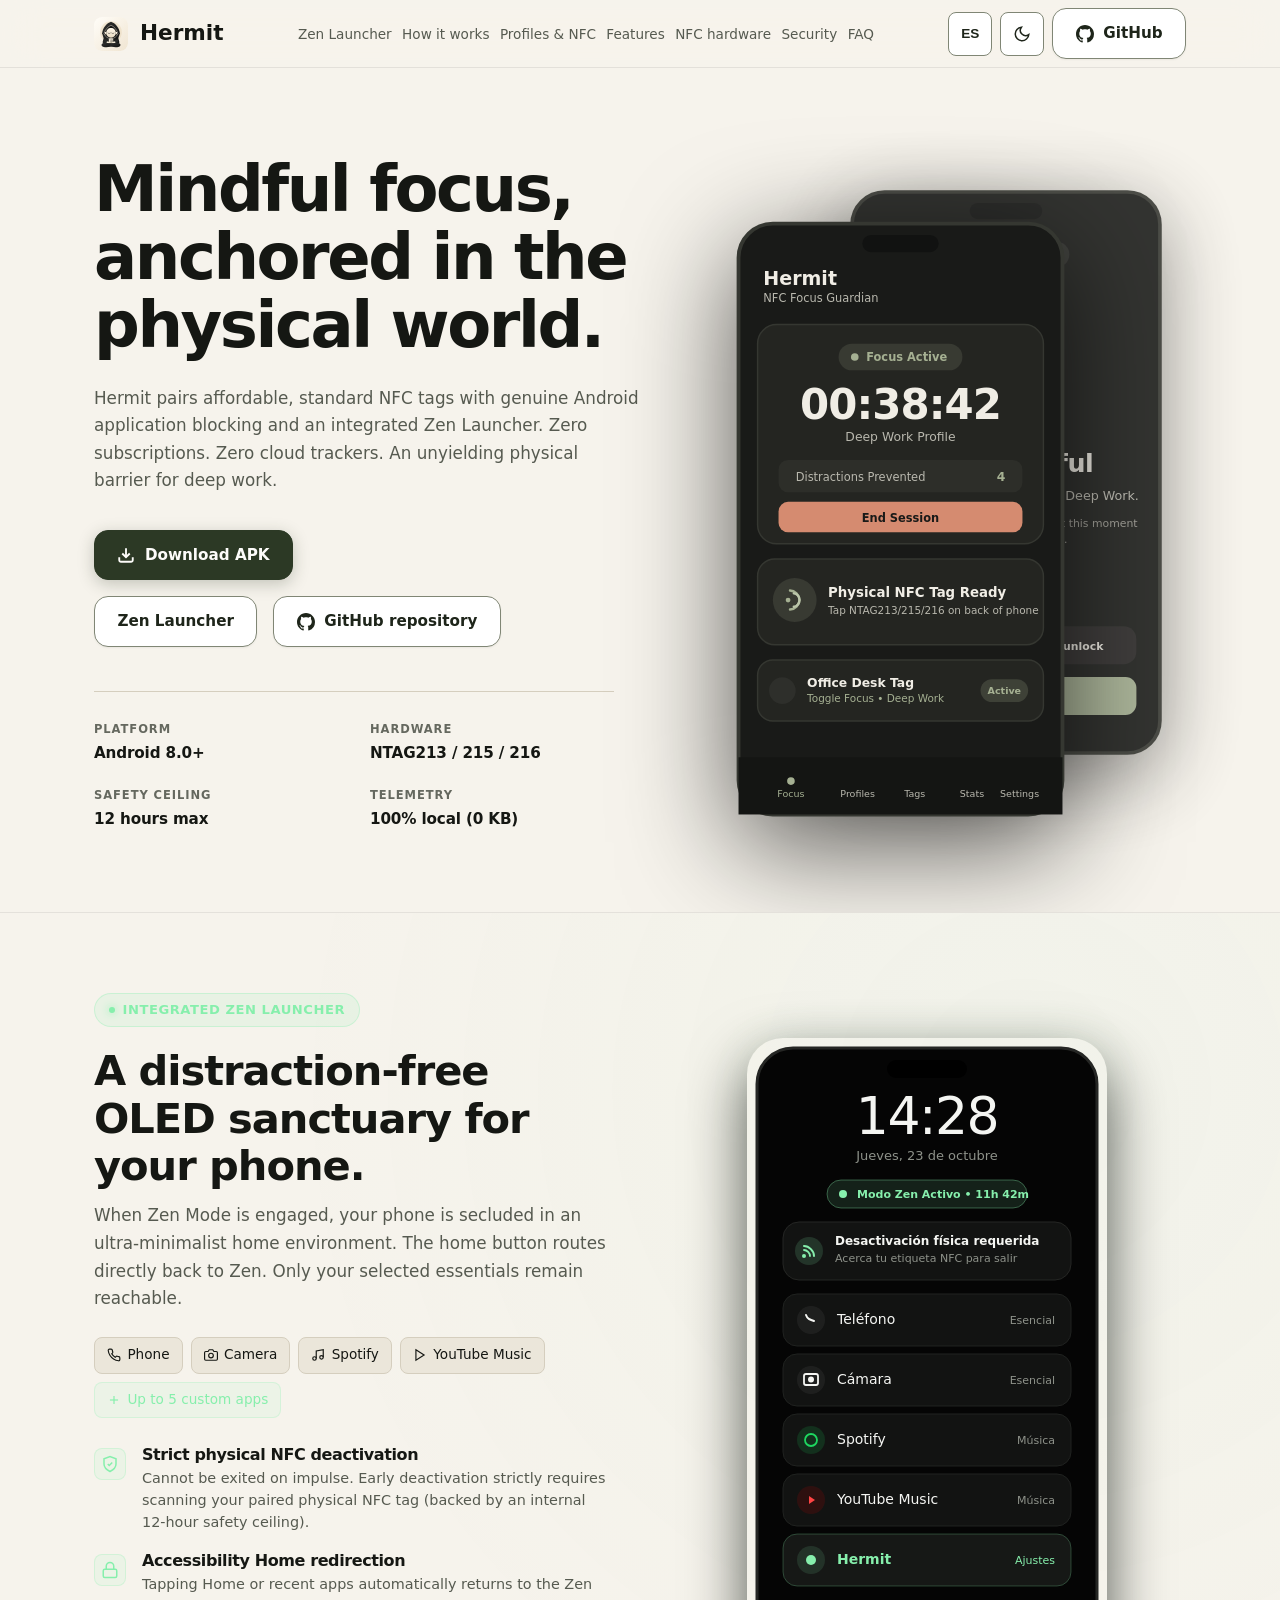
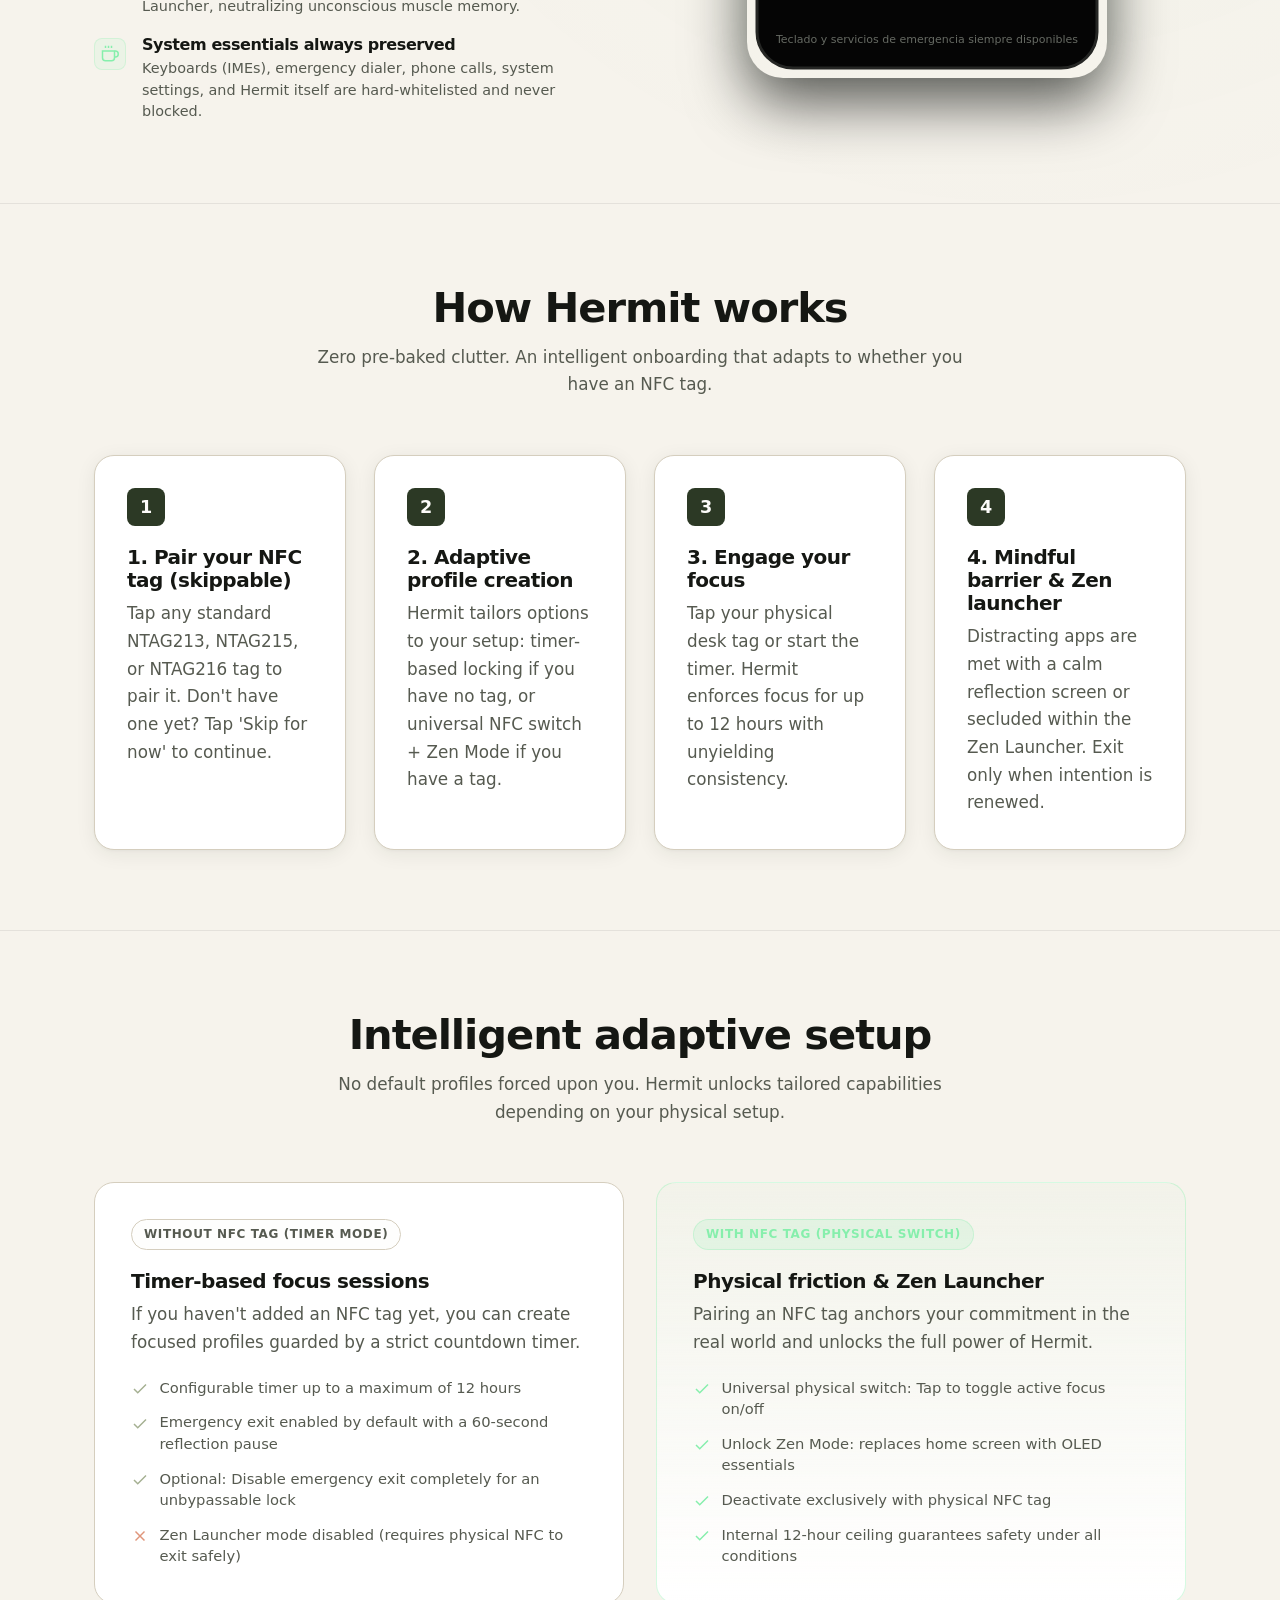
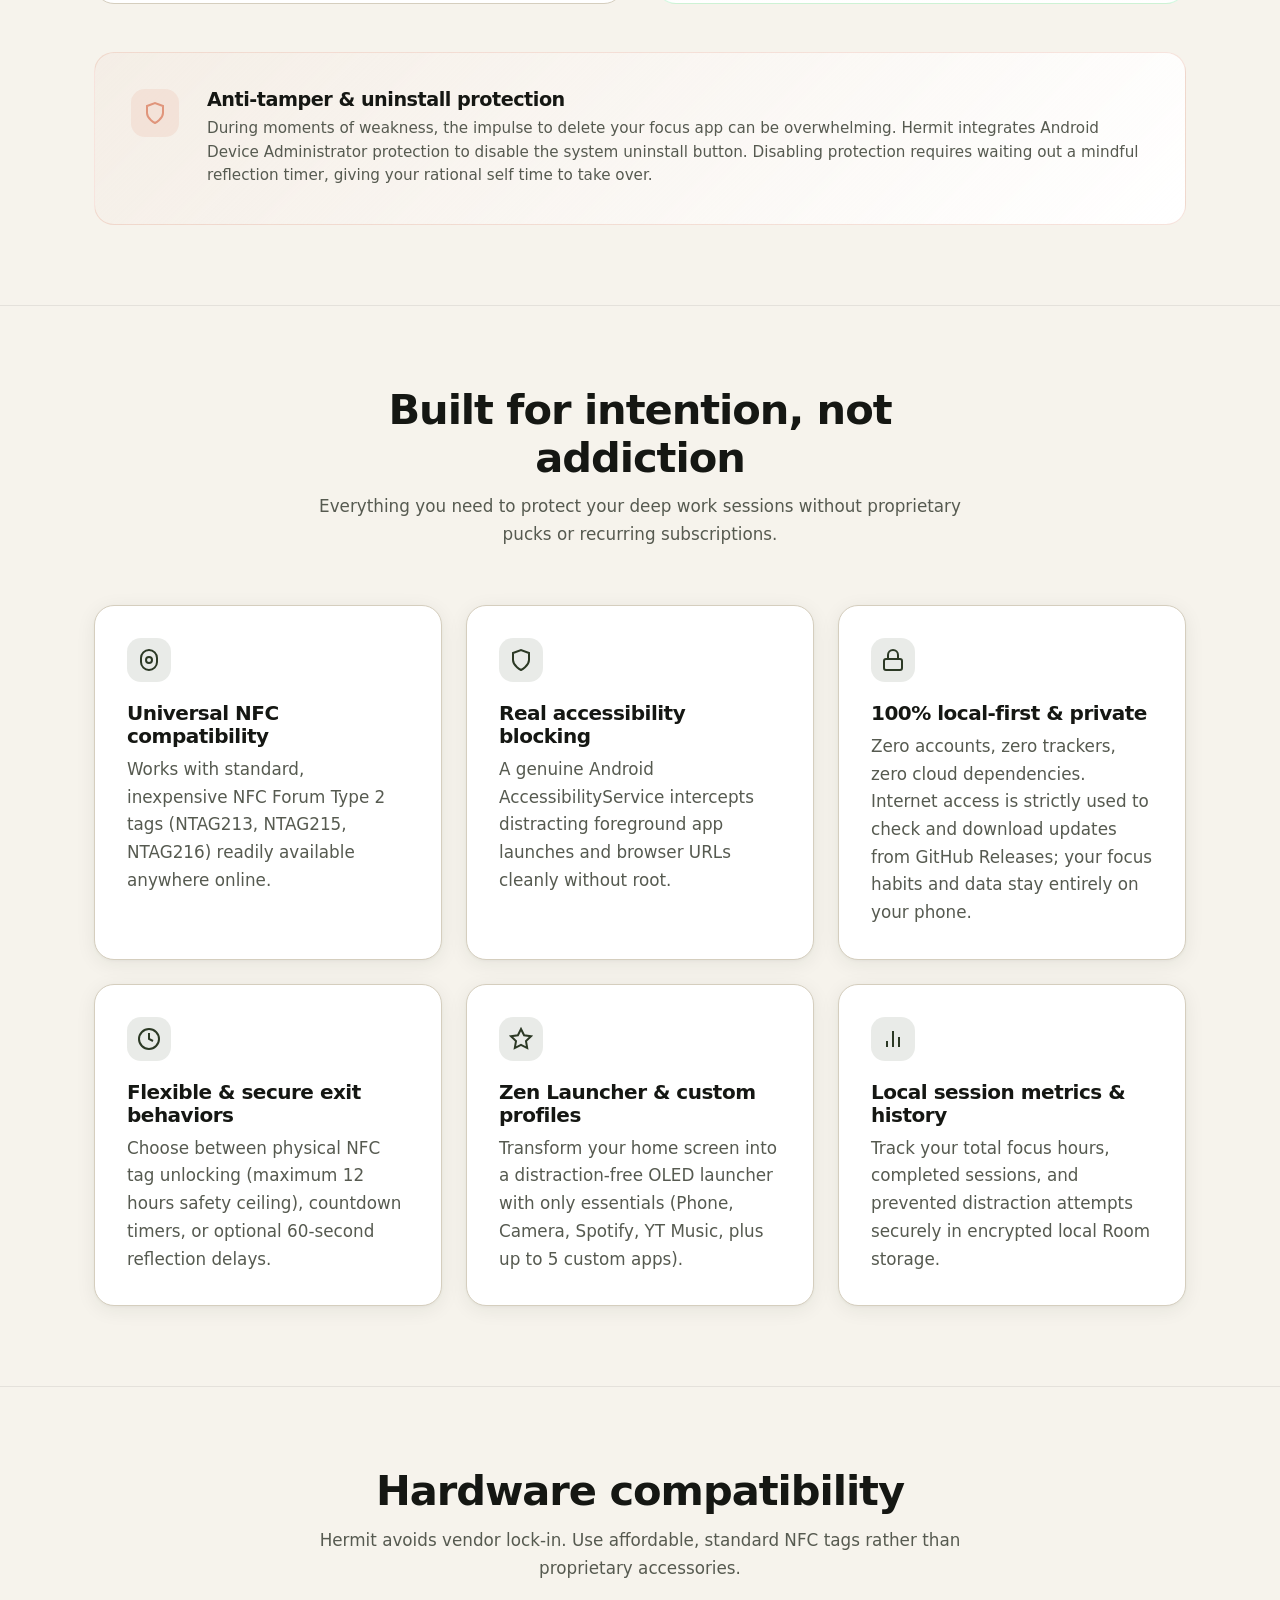
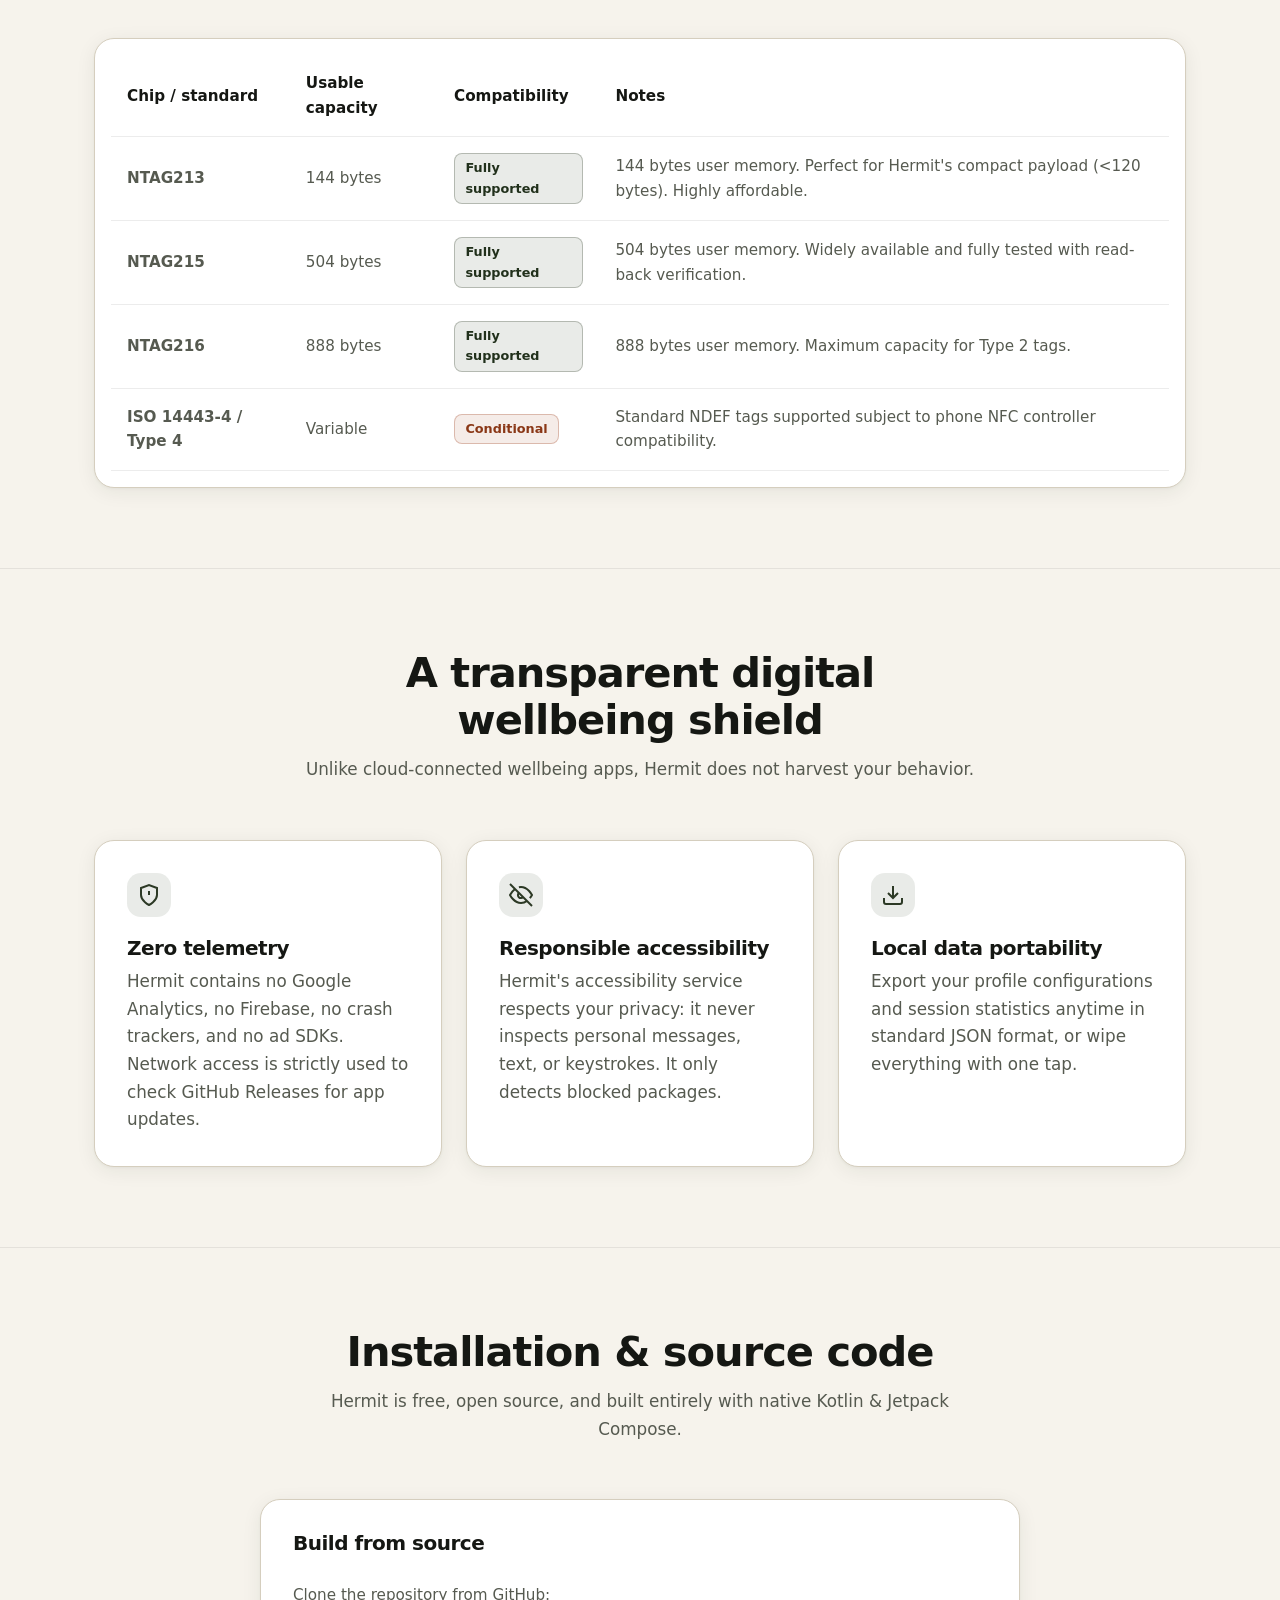
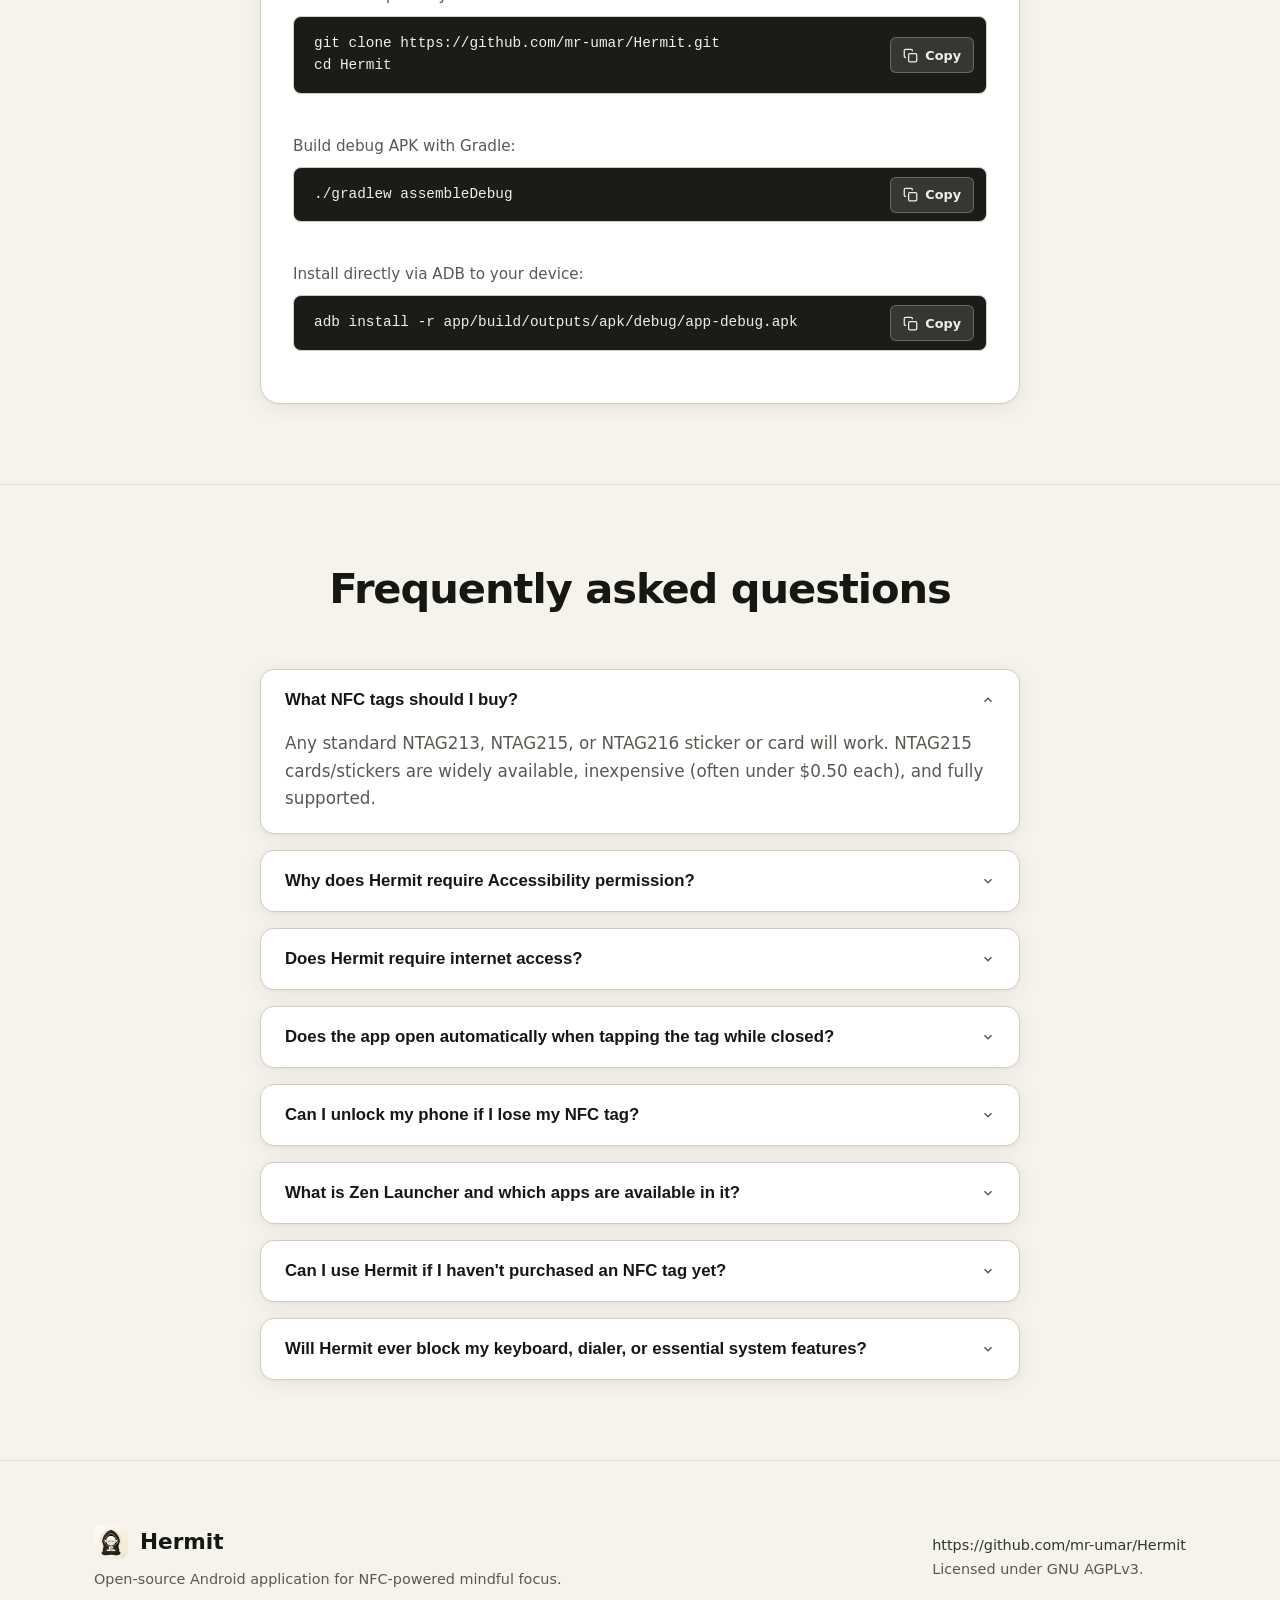
==== commit a3c5fdd9: "feat: improve onboarding flow, zen mode launcher, 5s countdown, and product website" ====
--- a/website/index.html
+++ b/website/index.html
@@ -69,10 +69,12 @@
 
       <nav aria-label="Main navigation">
         <ul class="nav-links">
+          <li><a href="#zen-launcher" data-i18n="nav.zen">Zen Launcher</a></li>
           <li><a href="#how-it-works" data-i18n="nav.how">How it works</a></li>
+          <li><a href="#adaptive-flow" data-i18n="nav.adaptive">Profiles &amp; NFC</a></li>
           <li><a href="#features" data-i18n="nav.features">Features</a></li>
           <li><a href="#hardware" data-i18n="nav.hardware">NFC hardware</a></li>
-          <li><a href="#privacy" data-i18n="nav.privacy">Privacy</a></li>
+          <li><a href="#security" data-i18n="nav.security">Security</a></li>
           <li><a href="#faq" data-i18n="nav.faq">FAQ</a></li>
         </ul>
       </nav>
@@ -101,7 +103,7 @@
         <div class="hero-content">
           <h1 class="hero-title" data-i18n="hero.title">Mindful focus, anchored in the physical world.</h1>
           <p class="hero-lede" data-i18n="hero.subtitle">
-            Hermit pairs affordable, standard NFC tags with genuine Android application blocking. Tap your desk tag to create a physical sanctuary for deep work. No subscriptions. No cloud servers. Zero surveillance.
+            Hermit pairs affordable, standard NFC tags with genuine Android application blocking and an integrated Zen Launcher. Zero subscriptions. Zero cloud trackers. An unyielding physical barrier for deep work.
           </p>
 
           <div class="hero-action-group">
@@ -111,8 +113,8 @@
                 <span data-i18n="hero.download">Download APK</span>
               </a>
               <div class="hero-secondary-group">
-                <a href="#how-it-works" class="btn btn-secondary">
-                  <span data-i18n="nav.how">How it works</span>
+                <a href="#zen-launcher" class="btn btn-secondary">
+                  <span data-i18n="nav.zen">Zen Launcher</span>
                 </a>
                 <a href="https://github.com/mr-umar/Hermit" class="btn btn-secondary btn-hero-github" target="_blank" rel="noopener">
                   <svg width="18" height="18" viewBox="0 0 24 24" fill="currentColor"><path d="M12 0C5.37 0 0 5.37 0 12c0 5.31 3.435 9.795 8.205 11.385.6.105.825-.255.825-.57 0-.285-.015-1.23-.015-2.235-3.015.555-3.795-.735-4.035-1.41-.135-.345-.72-1.41-1.23-1.695-.42-.225-1.02-.78-.015-.795.945-.015 1.62.87 1.845 1.23 1.08 1.815 2.805 1.305 3.495.99.105-.78.42-1.305.765-1.605-2.67-.3-5.46-1.335-5.46-5.925 0-1.305.465-2.385 1.23-3.225-.12-.3-.54-1.53.12-3.18 0 0 1.005-.315 3.3 1.23.96-.27 1.98-.405 3-.405s2.04.135 3 .405c2.295-1.56 3.3-1.23 3.3-1.23.66 1.65.24 2.88.12 3.18.765.84 1.23 1.905 1.23 3.225 0 4.605-2.805 5.625-5.475 5.925.435.375.81 1.095.81 2.22 0 1.605-.015 2.895-.015 3.3 0 .315.225.69.825.57A12.02 12.02 0 0024 12c0-6.63-5.37-12-12-12z"/></svg>
@@ -131,12 +133,12 @@
                 <dd data-i18n="hero.spec.hardware.val">NTAG213 / 215 / 216</dd>
               </div>
               <div class="hero-spec-item">
+                <dt data-i18n="hero.spec.safety">Safety ceiling</dt>
+                <dd data-i18n="hero.spec.safety.val">12 hours max</dd>
+              </div>
+              <div class="hero-spec-item">
                 <dt data-i18n="hero.spec.privacy">Telemetry</dt>
                 <dd data-i18n="hero.spec.privacy.val">100% local (0 KB)</dd>
-              </div>
-              <div class="hero-spec-item">
-                <dt data-i18n="hero.spec.license">License</dt>
-                <dd data-i18n="hero.spec.license.val">Free &amp; open source (AGPLv3)</dd>
               </div>
             </dl>
           </div>
@@ -156,42 +158,179 @@
       </div>
     </section>
 
+    <!-- Zen Launcher Showcase Section -->
+    <section id="zen-launcher" class="section zen-section">
+      <div class="container">
+        <div class="zen-grid">
+          <div class="zen-info">
+            <div class="zen-badge">
+              <span class="zen-badge-dot"></span>
+              <span data-i18n="zen.badge">Integrated Zen Launcher</span>
+            </div>
+            <h2 data-i18n="zen.title">A distraction-free OLED sanctuary for your phone.</h2>
+            <p data-i18n="zen.desc">
+              When Zen Mode is engaged, your phone is secluded in an ultra-minimalist home environment. The home button routes directly back to Zen. Only your selected essentials remain reachable.
+            </p>
+
+            <div class="zen-app-tags">
+              <span class="zen-tag"><svg width="14" height="14" viewBox="0 0 24 24" fill="none" stroke="currentColor" stroke-width="2"><path d="M22 16.92v3a2 2 0 0 1-2.18 2 19.79 19.79 0 0 1-8.63-3.07 19.5 19.5 0 0 1-6-6 19.79 19.79 0 0 1-3.07-8.67A2 2 0 0 1 4.11 2h3a2 2 0 0 1 2 1.72c.127.96.361 1.903.7 2.81a2 2 0 0 1-.45 2.11L8.09 9.91a16 16 0 0 0 6 6l1.27-1.27a2 2 0 0 1 2.11-.45c.907.339 1.85.573 2.81.7A2 2 0 0 1 22 16.92z"/></svg> <span data-i18n="zen.app.phone">Phone</span></span>
+              <span class="zen-tag"><svg width="14" height="14" viewBox="0 0 24 24" fill="none" stroke="currentColor" stroke-width="2"><path d="M23 19a2 2 0 0 1-2 2H3a2 2 0 0 1-2-2V8a2 2 0 0 1 2-2h4l2-3h6l2 3h4a2 2 0 0 1 2 2z"/><circle cx="12" cy="13" r="4"/></svg> <span data-i18n="zen.app.camera">Camera</span></span>
+              <span class="zen-tag"><svg width="14" height="14" viewBox="0 0 24 24" fill="none" stroke="currentColor" stroke-width="2"><path d="M9 18V5l12-2v13"/><circle cx="6" cy="18" r="3"/><circle cx="18" cy="16" r="3"/></svg> <span data-i18n="zen.app.spotify">Spotify</span></span>
+              <span class="zen-tag"><svg width="14" height="14" viewBox="0 0 24 24" fill="none" stroke="currentColor" stroke-width="2"><polygon points="5 3 19 12 5 21 5 3"/></svg> <span data-i18n="zen.app.ytmusic">YouTube Music</span></span>
+              <span class="zen-tag zen-tag-custom"><svg width="14" height="14" viewBox="0 0 24 24" fill="none" stroke="currentColor" stroke-width="2"><line x1="12" y1="5" x2="12" y2="19"/><line x1="5" y1="12" x2="19" y2="12"/></svg> <span data-i18n="zen.app.custom">Up to 5 custom apps</span></span>
+            </div>
+
+            <div class="zen-highlights">
+              <div class="zen-highlight-item">
+                <div class="zen-highlight-icon">
+                  <svg width="18" height="18" viewBox="0 0 24 24" fill="none" stroke="currentColor" stroke-width="2"><path d="M12 22s8-4 8-10V5l-8-3-8 3v7c0 6 8 10 8 10z"/><polyline points="9 12 11 14 15 10"/></svg>
+                </div>
+                <div class="zen-highlight-body">
+                  <h4 data-i18n="zen.hl1.title">Strict physical NFC deactivation</h4>
+                  <p data-i18n="zen.hl1.desc">Cannot be exited on impulse. Early deactivation strictly requires scanning your paired physical NFC tag (backed by an internal 12-hour safety ceiling).</p>
+                </div>
+              </div>
+
+              <div class="zen-highlight-item">
+                <div class="zen-highlight-icon">
+                  <svg width="18" height="18" viewBox="0 0 24 24" fill="none" stroke="currentColor" stroke-width="2"><rect x="3" y="11" width="18" height="11" rx="2" ry="2"/><path d="M7 11V7a5 5 0 0 1 10 0v4"/></svg>
+                </div>
+                <div class="zen-highlight-body">
+                  <h4 data-i18n="zen.hl2.title">Accessibility Home redirection</h4>
+                  <p data-i18n="zen.hl2.desc">Tapping Home or recent apps automatically returns to the Zen Launcher, neutralizing unconscious muscle memory.</p>
+                </div>
+              </div>
+
+              <div class="zen-highlight-item">
+                <div class="zen-highlight-icon">
+                  <svg width="18" height="18" viewBox="0 0 24 24" fill="none" stroke="currentColor" stroke-width="2"><path d="M18 8h1a4 4 0 0 1 0 8h-1"/><path d="M2 8h16v9a4 4 0 0 1-4 4H6a4 4 0 0 1-4-4V8z"/><line x1="6" y1="1" x2="6" y2="4"/><line x1="10" y1="1" x2="10" y2="4"/><line x1="14" y1="1" x2="14" y2="4"/></svg>
+                </div>
+                <div class="zen-highlight-body">
+                  <h4 data-i18n="zen.hl3.title">System essentials always preserved</h4>
+                  <p data-i18n="zen.hl3.desc">Keyboards (IMEs), emergency dialer, phone calls, system settings, and Hermit itself are hard-whitelisted and never blocked.</p>
+                </div>
+              </div>
+            </div>
+          </div>
+
+          <div class="zen-device-card">
+            <img src="assets/mockup-zen.svg" alt="Hermit Zen Launcher OLED interface" class="zen-device-img" width="340" height="600" loading="lazy">
+          </div>
+        </div>
+      </div>
+    </section>
+
     <!-- How It Works Section -->
     <section id="how-it-works" class="section">
       <div class="container">
         <div class="section-header">
           <h2 data-i18n="how.title">How Hermit works</h2>
-          <p data-i18n="how.subtitle">Transform an inexpensive NFC tag into a physical sanctuary from digital distractions.</p>
+          <p data-i18n="how.subtitle">Zero pre-baked clutter. An intelligent onboarding that adapts to whether you have an NFC tag.</p>
         </div>
 
         <div class="steps-grid">
           <div class="step-card">
             <div class="step-number">1</div>
             <div class="step-body">
-              <h3 data-i18n="how.step1.title">1. Configure your profile</h3>
-              <p data-i18n="how.step1.desc">Choose which distracting social, video, or communication apps to silence and set optional session durations.</p>
+              <h3 data-i18n="how.step1.title">1. Pair your NFC tag (skippable)</h3>
+              <p data-i18n="how.step1.desc">Tap any standard NTAG213, NTAG215, or NTAG216 tag to pair it. Don't have one yet? Tap "Skip for now" to continue.</p>
             </div>
           </div>
           <div class="step-card">
             <div class="step-number">2</div>
             <div class="step-body">
-              <h3 data-i18n="how.step2.title">2. Write the physical tag</h3>
-              <p data-i18n="how.step2.desc">Hold any standard NTAG213, NTAG215, or NTAG216 tag to your phone. Hermit writes a verified NDEF message with an Android Application Record.</p>
+              <h3 data-i18n="how.step2.title">2. Adaptive profile creation</h3>
+              <p data-i18n="how.step2.desc">Hermit tailors options to your setup: timer-based locking if you have no tag, or universal NFC switch + Zen Mode if you have a tag.</p>
             </div>
           </div>
           <div class="step-card">
             <div class="step-number">3</div>
             <div class="step-body">
-              <h3 data-i18n="how.step3.title">3. Tap to engage</h3>
-              <p data-i18n="how.step3.desc">Tap the tag on your desk or doorway. Hermit instantly activates your focus mode, even if the app is closed or running in the background.</p>
+              <h3 data-i18n="how.step3.title">3. Engage your focus</h3>
+              <p data-i18n="how.step3.desc">Tap your physical desk tag or start the timer. Hermit enforces focus for up to 12 hours with unyielding consistency.</p>
             </div>
           </div>
           <div class="step-card">
             <div class="step-number">4</div>
             <div class="step-body">
-              <h3 data-i18n="how.step4.title">4. Genuine app &amp; web blocking</h3>
-              <p data-i18n="how.step4.desc">Opening blocked apps or visiting social media in browsers triggers a mindful breathing pause, requiring your physical tag to exit.</p>
-            </div>
+              <h3 data-i18n="how.step4.title">4. Mindful barrier &amp; Zen launcher</h3>
+              <p data-i18n="how.step4.desc">Distracting apps are met with a calm reflection screen or secluded within the Zen Launcher. Exit only when intention is renewed.</p>
+            </div>
+          </div>
+        </div>
+      </div>
+    </section>
+
+    <!-- Adaptive Profiles Decision Breakdown -->
+    <section id="adaptive-flow" class="section">
+      <div class="container">
+        <div class="section-header">
+          <h2 data-i18n="adaptive.title">Intelligent adaptive setup</h2>
+          <p data-i18n="adaptive.subtitle">No default profiles forced upon you. Hermit unlocks tailored capabilities depending on your physical setup.</p>
+        </div>
+
+        <div class="adaptive-grid">
+          <!-- Card A: Without NFC -->
+          <div class="adaptive-card">
+            <span class="adaptive-pill pill-timer" data-i18n="adaptive.pill.timer">Without NFC Tag (Timer Mode)</span>
+            <h3 data-i18n="adaptive.card1.title">Timer-based focus sessions</h3>
+            <p data-i18n="adaptive.card1.desc">If you haven't added an NFC tag yet, you can create focused profiles guarded by a strict countdown timer.</p>
+            <ul class="adaptive-list">
+              <li>
+                <svg width="18" height="18" viewBox="0 0 24 24" fill="none" stroke="#A5B092" stroke-width="2"><polyline points="20 6 9 17 4 12"/></svg>
+                <span data-i18n="adaptive.c1.f1">Configurable timer up to a maximum of 12 hours</span>
+              </li>
+              <li>
+                <svg width="18" height="18" viewBox="0 0 24 24" fill="none" stroke="#A5B092" stroke-width="2"><polyline points="20 6 9 17 4 12"/></svg>
+                <span data-i18n="adaptive.c1.f2">Emergency exit enabled by default with a 60-second reflection pause</span>
+              </li>
+              <li>
+                <svg width="18" height="18" viewBox="0 0 24 24" fill="none" stroke="#A5B092" stroke-width="2"><polyline points="20 6 9 17 4 12"/></svg>
+                <span data-i18n="adaptive.c1.f3">Optional: Disable emergency exit completely for an unbypassable lock</span>
+              </li>
+              <li>
+                <svg width="18" height="18" viewBox="0 0 24 24" fill="none" stroke="#E0957B" stroke-width="2"><line x1="18" y1="6" x2="6" y2="18"/><line x1="6" y1="6" x2="18" y2="18"/></svg>
+                <span data-i18n="adaptive.c1.f4">Zen Launcher mode disabled (requires physical NFC to exit safely)</span>
+              </li>
+            </ul>
+          </div>
+
+          <!-- Card B: With NFC -->
+          <div class="adaptive-card with-nfc">
+            <span class="adaptive-pill pill-nfc" data-i18n="adaptive.pill.nfc">With NFC Tag (Physical Switch)</span>
+            <h3 data-i18n="adaptive.card2.title">Physical friction &amp; Zen Launcher</h3>
+            <p data-i18n="adaptive.card2.desc">Pairing an NFC tag anchors your commitment in the real world and unlocks the full power of Hermit.</p>
+            <ul class="adaptive-list">
+              <li>
+                <svg width="18" height="18" viewBox="0 0 24 24" fill="none" stroke="#86EFAC" stroke-width="2"><polyline points="20 6 9 17 4 12"/></svg>
+                <span data-i18n="adaptive.c2.f1">Universal physical switch: Tap to toggle active focus on/off</span>
+              </li>
+              <li>
+                <svg width="18" height="18" viewBox="0 0 24 24" fill="none" stroke="#86EFAC" stroke-width="2"><polyline points="20 6 9 17 4 12"/></svg>
+                <span data-i18n="adaptive.c2.f2">Unlock Zen Mode: replaces home screen with OLED essentials</span>
+              </li>
+              <li>
+                <svg width="18" height="18" viewBox="0 0 24 24" fill="none" stroke="#86EFAC" stroke-width="2"><polyline points="20 6 9 17 4 12"/></svg>
+                <span data-i18n="adaptive.c2.f3">Deactivate exclusively with physical NFC tag</span>
+              </li>
+              <li>
+                <svg width="18" height="18" viewBox="0 0 24 24" fill="none" stroke="#86EFAC" stroke-width="2"><polyline points="20 6 9 17 4 12"/></svg>
+                <span data-i18n="adaptive.c2.f4">Internal 12-hour ceiling guarantees safety under all conditions</span>
+              </li>
+            </ul>
+          </div>
+        </div>
+
+        <!-- Security Banner -->
+        <div id="security" class="security-banner">
+          <div class="security-icon-box">
+            <svg width="24" height="24" viewBox="0 0 24 24" fill="none" stroke="currentColor" stroke-width="2"><path d="M12 22s8-4 8-10V5l-8-3-8 3v7c0 6 8 10 8 10z"/></svg>
+          </div>
+          <div class="security-content">
+            <h3 data-i18n="security.title">Anti-tamper &amp; uninstall protection</h3>
+            <p data-i18n="security.desc">
+              During moments of weakness, the impulse to delete your focus app can be overwhelming. Hermit integrates Android Device Administrator protection to disable the system uninstall button. Disabling protection requires waiting out a mindful reflection timer, giving your rational self time to take over.
+            </p>
           </div>
         </div>
       </div>
@@ -242,7 +381,7 @@
             </div>
             <div class="feature-body">
               <h3 data-i18n="features.f4.title">Flexible &amp; secure exit behaviors</h3>
-              <p data-i18n="features.f4.desc">Choose between physical NFC tag unlocking (maximum 24 hours for safety), auto-timer release, or emergency reflection countdowns.</p>
+              <p data-i18n="features.f4.desc">Choose between physical NFC tag unlocking (maximum 12 hours safety ceiling), countdown timers, or optional 60-second reflection delays.</p>
             </div>
           </div>
 
@@ -251,8 +390,8 @@
               <svg width="24" height="24" viewBox="0 0 24 24" fill="none" stroke="currentColor" stroke-width="2"><polygon points="12 2 15.09 8.26 22 9.27 17 14.14 18.18 21.02 12 17.77 5.82 21.02 7 14.14 2 9.27 8.91 8.26 12 2"/></svg>
             </div>
             <div class="feature-body">
-              <h3 data-i18n="features.f5.title">Monk sanctuary &amp; custom profiles</h3>
-              <p data-i18n="features.f5.desc">Includes the Monk mode profile (whitelisting only Phone, Camera, WhatsApp, Spotify, and Maps) alongside fully customizable modes.</p>
+              <h3 data-i18n="features.f5.title">Zen Launcher &amp; custom profiles</h3>
+              <p data-i18n="features.f5.desc">Transform your home screen into a distraction-free OLED launcher with only essentials (Phone, Camera, Spotify, YT Music, plus up to 5 custom apps).</p>
             </div>
           </div>
 
@@ -414,7 +553,7 @@
           <div class="faq-item active">
             <button class="faq-question" aria-expanded="true" aria-controls="faq-ans-1">
               <span data-i18n="faq.q1">What NFC tags should I buy?</span>
-              <span class="faq-chevron" aria-hidden="true">▼</span>
+              <span class="faq-chevron" aria-hidden="true"><svg width="14" height="14" viewBox="0 0 24 24" fill="none" stroke="currentColor" stroke-width="2.5"><polyline points="6 9 12 15 18 9"/></svg></span>
             </button>
             <div class="faq-answer" id="faq-ans-1">
               <div class="faq-answer-inner">
@@ -426,7 +565,7 @@
           <div class="faq-item">
             <button class="faq-question" aria-expanded="false" aria-controls="faq-ans-2">
               <span data-i18n="faq.q2">Why does Hermit require Accessibility permission?</span>
-              <span class="faq-chevron" aria-hidden="true">▼</span>
+              <span class="faq-chevron" aria-hidden="true"><svg width="14" height="14" viewBox="0 0 24 24" fill="none" stroke="currentColor" stroke-width="2.5"><polyline points="6 9 12 15 18 9"/></svg></span>
             </button>
             <div class="faq-answer" id="faq-ans-2">
               <div class="faq-answer-inner">
@@ -438,7 +577,7 @@
           <div class="faq-item">
             <button class="faq-question" aria-expanded="false" aria-controls="faq-ans-3">
               <span data-i18n="faq.q3">Does Hermit require internet access?</span>
-              <span class="faq-chevron" aria-hidden="true">▼</span>
+              <span class="faq-chevron" aria-hidden="true"><svg width="14" height="14" viewBox="0 0 24 24" fill="none" stroke="currentColor" stroke-width="2.5"><polyline points="6 9 12 15 18 9"/></svg></span>
             </button>
             <div class="faq-answer" id="faq-ans-3">
               <div class="faq-answer-inner">
@@ -450,7 +589,7 @@
           <div class="faq-item">
             <button class="faq-question" aria-expanded="false" aria-controls="faq-ans-4">
               <span data-i18n="faq.q4">Does the app open automatically when tapping the tag while closed?</span>
-              <span class="faq-chevron" aria-hidden="true">▼</span>
+              <span class="faq-chevron" aria-hidden="true"><svg width="14" height="14" viewBox="0 0 24 24" fill="none" stroke="currentColor" stroke-width="2.5"><polyline points="6 9 12 15 18 9"/></svg></span>
             </button>
             <div class="faq-answer" id="faq-ans-4">
               <div class="faq-answer-inner">
@@ -462,11 +601,47 @@
           <div class="faq-item">
             <button class="faq-question" aria-expanded="false" aria-controls="faq-ans-5">
               <span data-i18n="faq.q5">Can I unlock my phone if I lose my NFC tag?</span>
-              <span class="faq-chevron" aria-hidden="true">▼</span>
+              <span class="faq-chevron" aria-hidden="true"><svg width="14" height="14" viewBox="0 0 24 24" fill="none" stroke="currentColor" stroke-width="2.5"><polyline points="6 9 12 15 18 9"/></svg></span>
             </button>
             <div class="faq-answer" id="faq-ans-5">
               <div class="faq-answer-inner">
-                <p data-i18n="faq.a5">Yes. Focus sessions have a safety limit of 24 hours, and profiles can be configured with an Emergency Exit option featuring a 60-second reflection countdown to prevent impulsive unlocking.</p>
+                <p data-i18n="faq.a5">Yes. Focus sessions enforce a maximum safety ceiling of 12 hours under all circumstances, and profiles can be configured with an Emergency Exit option featuring a 60-second reflection countdown to prevent permanent lockout.</p>
+              </div>
+            </div>
+          </div>
+
+          <div class="faq-item">
+            <button class="faq-question" aria-expanded="false" aria-controls="faq-ans-6">
+              <span data-i18n="faq.q6">What is Zen Launcher and which apps are available in it?</span>
+              <span class="faq-chevron" aria-hidden="true"><svg width="14" height="14" viewBox="0 0 24 24" fill="none" stroke="currentColor" stroke-width="2.5"><polyline points="6 9 12 15 18 9"/></svg></span>
+            </button>
+            <div class="faq-answer" id="faq-ans-6">
+              <div class="faq-answer-inner">
+                <p data-i18n="faq.a6">Zen Launcher is an integrated OLED black minimal launcher. While active, pressing Home automatically returns you to Zen. It only displays Phone, Camera, Spotify, YouTube Music (if installed), and optionally up to 5 user-selected custom apps. It can stay active up to 12 hours and strictly requires your physical NFC tag to deactivate early.</p>
+              </div>
+            </div>
+          </div>
+
+          <div class="faq-item">
+            <button class="faq-question" aria-expanded="false" aria-controls="faq-ans-7">
+              <span data-i18n="faq.q7">Can I use Hermit if I haven't purchased an NFC tag yet?</span>
+              <span class="faq-chevron" aria-hidden="true"><svg width="14" height="14" viewBox="0 0 24 24" fill="none" stroke="currentColor" stroke-width="2.5"><polyline points="6 9 12 15 18 9"/></svg></span>
+            </button>
+            <div class="faq-answer" id="faq-ans-7">
+              <div class="faq-answer-inner">
+                <p data-i18n="faq.a7">Absolutely. During onboarding you can skip adding a tag. Hermit will allow you to create timer-based focus profiles (up to 12 hours) with an emergency exit option (enabled by default after 60s of reflection, but disableable for strict focus). You can pair an NFC tag at any time later in the Tags tab to unlock Zen Launcher mode.</p>
+              </div>
+            </div>
+          </div>
+
+          <div class="faq-item">
+            <button class="faq-question" aria-expanded="false" aria-controls="faq-ans-8">
+              <span data-i18n="faq.q8">Will Hermit ever block my keyboard, dialer, or essential system features?</span>
+              <span class="faq-chevron" aria-hidden="true"><svg width="14" height="14" viewBox="0 0 24 24" fill="none" stroke="currentColor" stroke-width="2.5"><polyline points="6 9 12 15 18 9"/></svg></span>
+            </button>
+            <div class="faq-answer" id="faq-ans-8">
+              <div class="faq-answer-inner">
+                <p data-i18n="faq.a8">Never. Hermit's accessibility service explicitly exempts all system Input Method Editors (keyboards like Gboard), emergency calls, system UI dialogs, and the Hermit app itself. You can always type and make emergency calls safely.</p>
               </div>
             </div>
           </div>
--- a/website/css/styles.css
+++ b/website/css/styles.css
@@ -310,14 +310,15 @@
 .nav-links {
   display: flex;
   align-items: center;
-  gap: 1.75rem;
+  gap: 0.65rem;
   list-style: none;
 }
 
 .nav-links a {
   color: var(--color-text-secondary);
-  font-size: 0.95rem;
+  font-size: 0.85rem;
   font-weight: 500;
+  white-space: nowrap;
 }
 
 @media (hover: hover) and (pointer: fine) {
@@ -330,7 +331,16 @@
 .nav-controls {
   display: flex;
   align-items: center;
-  gap: 0.75rem;
+  gap: 0.5rem;
+  flex-shrink: 0;
+}
+
+/* Alias used by sub-pages (scan.html, 404.html) */
+.header-controls {
+  display: flex;
+  align-items: center;
+  gap: 0.5rem;
+  flex-shrink: 0;
 }
 
 /* Tactile Buttons */
@@ -911,8 +921,10 @@
 
 .faq-chevron {
   transition: transform var(--transition-fluid);
-  font-size: 0.85rem;
   color: var(--color-text-secondary);
+  display: flex;
+  align-items: center;
+  flex-shrink: 0;
 }
 
 /* Footer */
@@ -935,6 +947,25 @@
 .footer-copy {
   font-size: 0.9rem;
   color: var(--color-text-secondary);
+}
+
+.footer-links {
+  display: flex;
+  gap: 1.25rem;
+  align-items: center;
+}
+
+.footer-links a {
+  color: var(--color-text-secondary);
+  font-size: 0.9rem;
+  font-weight: 500;
+  transition: color var(--transition-fluid);
+}
+
+@media (hover: hover) and (pointer: fine) {
+  .footer-links a:hover {
+    color: var(--color-primary);
+  }
 }
 
 /* ==========================================================================
@@ -1262,6 +1293,271 @@
   }
 }
 
+/* Zen Launcher Showcase */
+.zen-section {
+  position: relative;
+  overflow: hidden;
+  background: radial-gradient(circle at 80% 20%, rgba(134, 239, 172, 0.04) 0%, transparent 60%);
+}
+
+.zen-grid {
+  display: grid;
+  grid-template-columns: 1fr 1fr;
+  gap: 3.5rem;
+  align-items: center;
+}
+
+@media (max-width: 900px) {
+  .zen-grid {
+    grid-template-columns: 1fr;
+    gap: 2.5rem;
+  }
+}
+
+.zen-badge {
+  display: inline-flex;
+  align-items: center;
+  gap: 0.5rem;
+  padding: 0.35rem 0.85rem;
+  border-radius: var(--radius-full);
+  background: rgba(134, 239, 172, 0.12);
+  border: 1px solid rgba(134, 239, 172, 0.3);
+  color: #86EFAC;
+  font-size: 0.82rem;
+  font-weight: 600;
+  letter-spacing: 0.04em;
+  text-transform: uppercase;
+  margin-bottom: 1.25rem;
+}
+
+.zen-badge-dot {
+  width: 6px;
+  height: 6px;
+  border-radius: 50%;
+  background-color: #86EFAC;
+  box-shadow: 0 0 8px #86EFAC;
+}
+
+.zen-app-tags {
+  display: flex;
+  flex-wrap: wrap;
+  gap: 0.5rem;
+  margin: 1.5rem 0;
+}
+
+.zen-tag {
+  display: inline-flex;
+  align-items: center;
+  gap: 0.4rem;
+  padding: 0.4rem 0.75rem;
+  border-radius: var(--radius-sm);
+  background: var(--color-bg-subtle);
+  border: 1px solid var(--color-border);
+  font-size: 0.85rem;
+  font-weight: 500;
+  color: var(--color-text-primary);
+}
+
+.zen-tag-custom {
+  background: rgba(134, 239, 172, 0.08);
+  border-color: rgba(134, 239, 172, 0.25);
+  color: #86EFAC;
+}
+
+.zen-highlights {
+  display: flex;
+  flex-direction: column;
+  gap: 1.15rem;
+  margin-top: 1.75rem;
+}
+
+.zen-highlight-item {
+  display: flex;
+  align-items: flex-start;
+  gap: 1rem;
+}
+
+.zen-highlight-icon {
+  width: 32px;
+  height: 32px;
+  border-radius: var(--radius-sm);
+  background: rgba(134, 239, 172, 0.1);
+  border: 1px solid rgba(134, 239, 172, 0.25);
+  color: #86EFAC;
+  display: flex;
+  align-items: center;
+  justify-content: center;
+  flex-shrink: 0;
+  margin-top: 0.15rem;
+}
+
+.zen-highlight-body h4 {
+  font-size: 1rem;
+  font-weight: 600;
+  color: var(--color-text-primary);
+  margin-bottom: 0.25rem;
+}
+
+.zen-highlight-body p {
+  font-size: 0.9rem;
+  line-height: 1.5;
+  color: var(--color-text-secondary);
+}
+
+.zen-device-card {
+  position: relative;
+  display: flex;
+  justify-content: center;
+  align-items: center;
+}
+
+.zen-device-img {
+  width: 100%;
+  max-width: 360px;
+  height: auto;
+  border-radius: 36px;
+  box-shadow: 0 24px 60px rgba(0, 0, 0, 0.65), 0 0 40px rgba(134, 239, 172, 0.08);
+  transition: transform var(--transition-fluid);
+}
+
+@media (hover: hover) and (pointer: fine) {
+  .zen-device-img:hover {
+    transform: translateY(-4px) scale(1.01);
+  }
+}
+
+/* Adaptive Flow Comparison Section */
+.adaptive-grid {
+  display: grid;
+  grid-template-columns: 1fr 1fr;
+  gap: 2rem;
+  margin-top: 2rem;
+}
+
+@media (max-width: 768px) {
+  .adaptive-grid {
+    grid-template-columns: 1fr;
+  }
+}
+
+.adaptive-card {
+  background-color: var(--color-bg-card);
+  border: 1px solid var(--color-border);
+  border-radius: var(--radius-lg);
+  padding: 2.25rem;
+  position: relative;
+  display: flex;
+  flex-direction: column;
+  transition: transform 240ms cubic-bezier(0.16, 1, 0.3, 1), border-color 240ms ease;
+}
+
+.adaptive-card.with-nfc {
+  border-color: rgba(134, 239, 172, 0.35);
+  background: linear-gradient(180deg, rgba(134, 239, 172, 0.03) 0%, var(--color-bg-card) 100%);
+}
+
+@media (hover: hover) and (pointer: fine) {
+  .adaptive-card:hover {
+    transform: translateY(-2px);
+    border-color: var(--color-primary);
+  }
+  .adaptive-card.with-nfc:hover {
+    border-color: #86EFAC;
+    box-shadow: 0 12px 32px rgba(134, 239, 172, 0.08);
+  }
+}
+
+.adaptive-pill {
+  display: inline-block;
+  align-self: flex-start;
+  padding: 0.3rem 0.75rem;
+  border-radius: var(--radius-full);
+  font-size: 0.75rem;
+  font-weight: 700;
+  text-transform: uppercase;
+  letter-spacing: 0.05em;
+  margin-bottom: 1.25rem;
+}
+
+.adaptive-pill.pill-timer {
+  background: rgba(240, 237, 229, 0.08);
+  color: var(--color-text-secondary);
+  border: 1px solid var(--color-border);
+}
+
+.adaptive-pill.pill-nfc {
+  background: rgba(134, 239, 172, 0.15);
+  color: #86EFAC;
+  border: 1px solid rgba(134, 239, 172, 0.3);
+}
+
+.adaptive-list {
+  list-style: none;
+  padding: 0;
+  margin: 1.25rem 0 0;
+  display: flex;
+  flex-direction: column;
+  gap: 0.85rem;
+}
+
+.adaptive-list li {
+  display: flex;
+  align-items: flex-start;
+  gap: 0.65rem;
+  font-size: 0.92rem;
+  color: var(--color-text-secondary);
+  line-height: 1.45;
+}
+
+.adaptive-list li svg {
+  flex-shrink: 0;
+  margin-top: 0.2rem;
+}
+
+/* Security & Anti-Tamper Card */
+.security-banner {
+  margin-top: 3rem;
+  background: linear-gradient(135deg, rgba(224, 149, 123, 0.05) 0%, var(--color-bg-card) 100%);
+  border: 1px solid rgba(224, 149, 123, 0.25);
+  border-radius: var(--radius-lg);
+  padding: 2.25rem;
+  display: flex;
+  align-items: flex-start;
+  gap: 1.75rem;
+}
+
+@media (max-width: 680px) {
+  .security-banner {
+    flex-direction: column;
+    gap: 1.25rem;
+    padding: 1.5rem;
+  }
+}
+
+.security-icon-box {
+  width: 48px;
+  height: 48px;
+  border-radius: var(--radius-md);
+  background: rgba(224, 149, 123, 0.15);
+  color: #E0957B;
+  display: flex;
+  align-items: center;
+  justify-content: center;
+  flex-shrink: 0;
+}
+
+.security-content h3 {
+  font-size: 1.2rem;
+  margin-bottom: 0.4rem;
+  color: var(--color-text-primary);
+}
+
+.security-content p {
+  font-size: 0.95rem;
+  line-height: 1.55;
+  color: var(--color-text-secondary);
+}
+
 /* Accessibility: Reduced Motion */
 @media (prefers-reduced-motion: reduce) {
   *, *::before, *::after {
